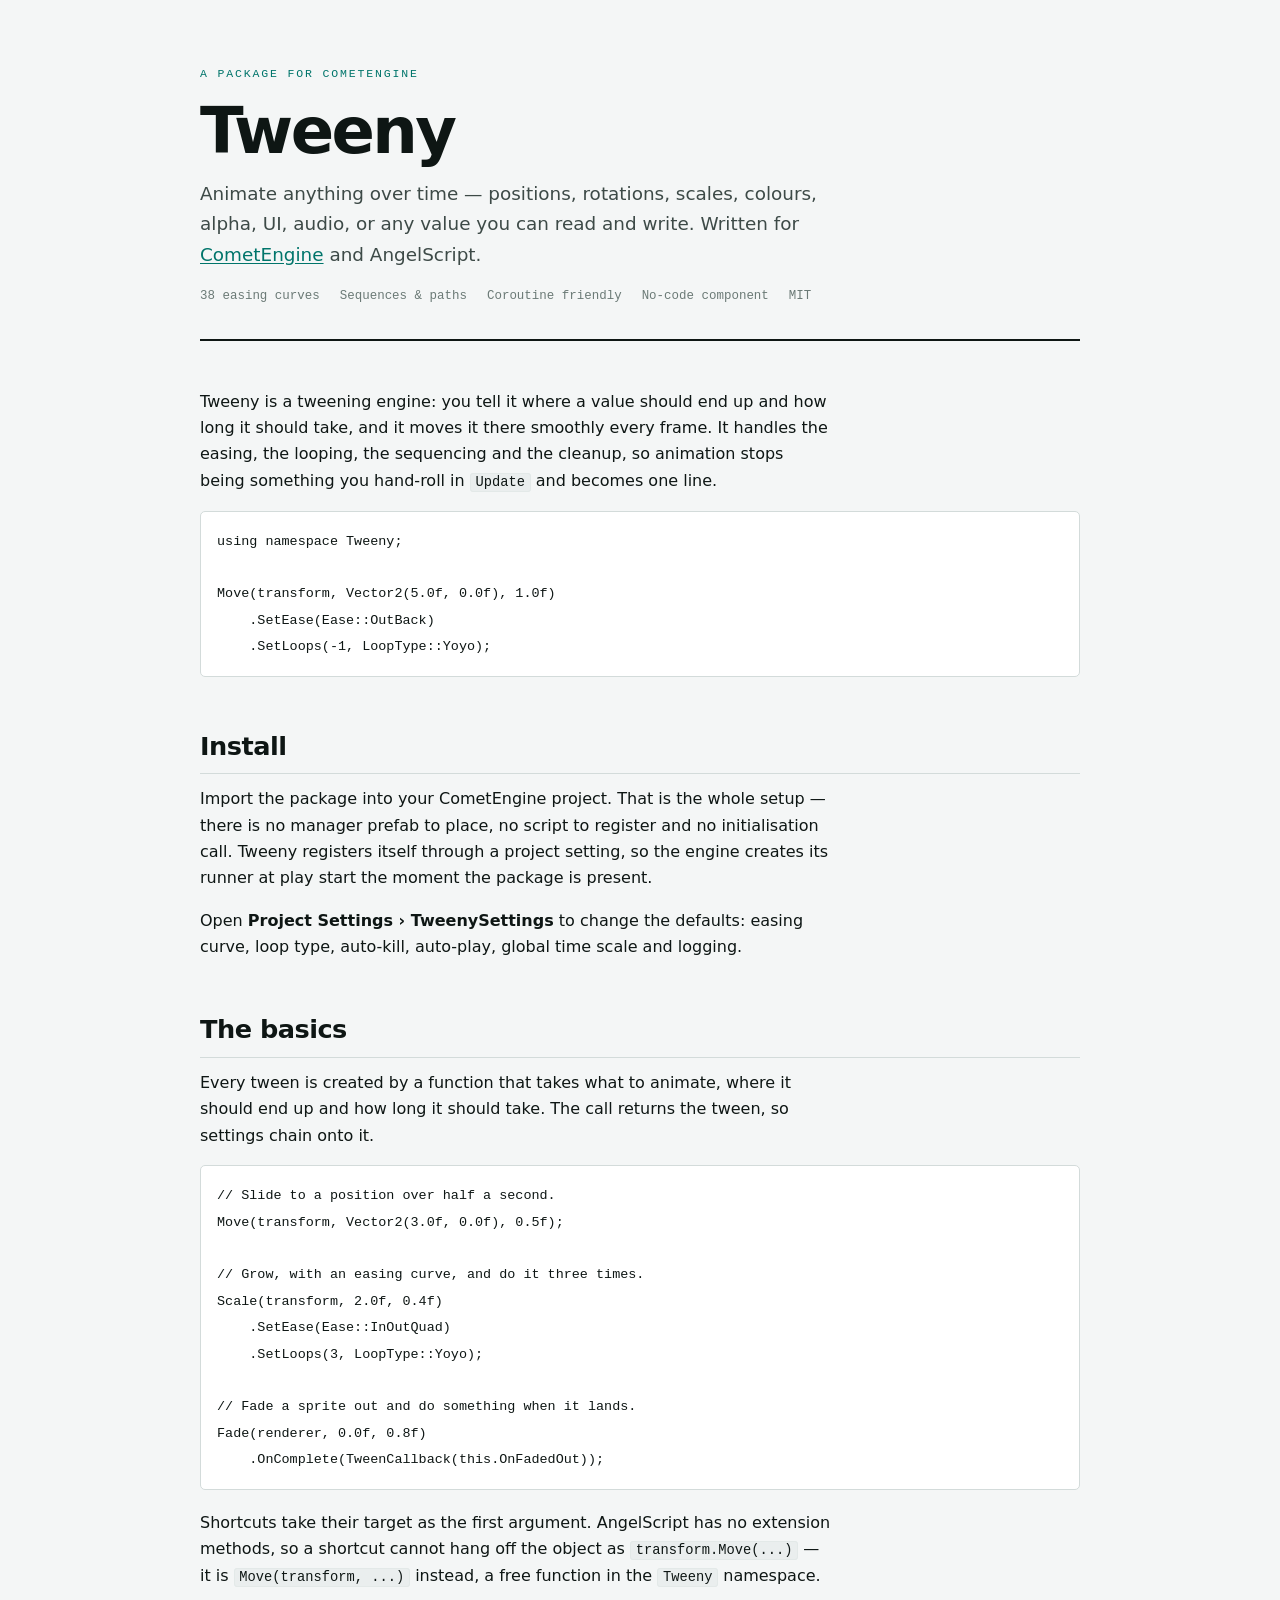
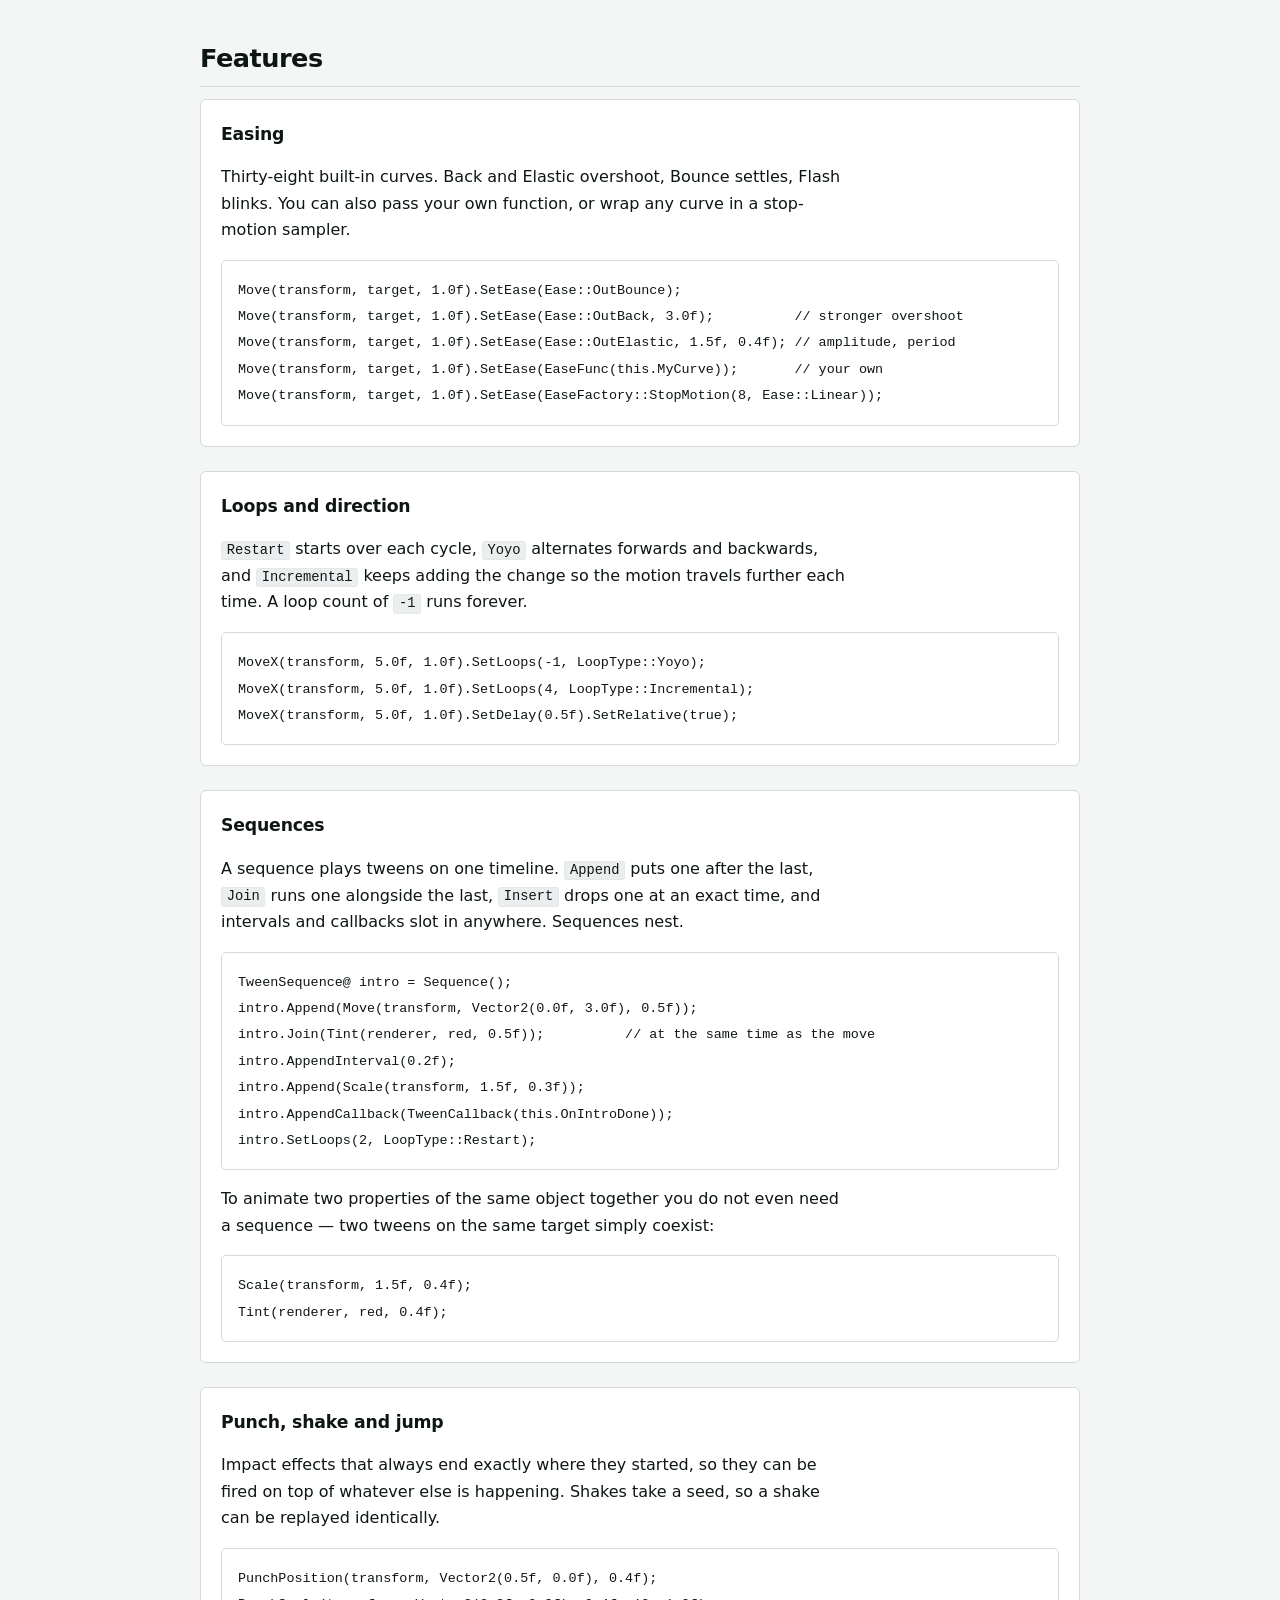
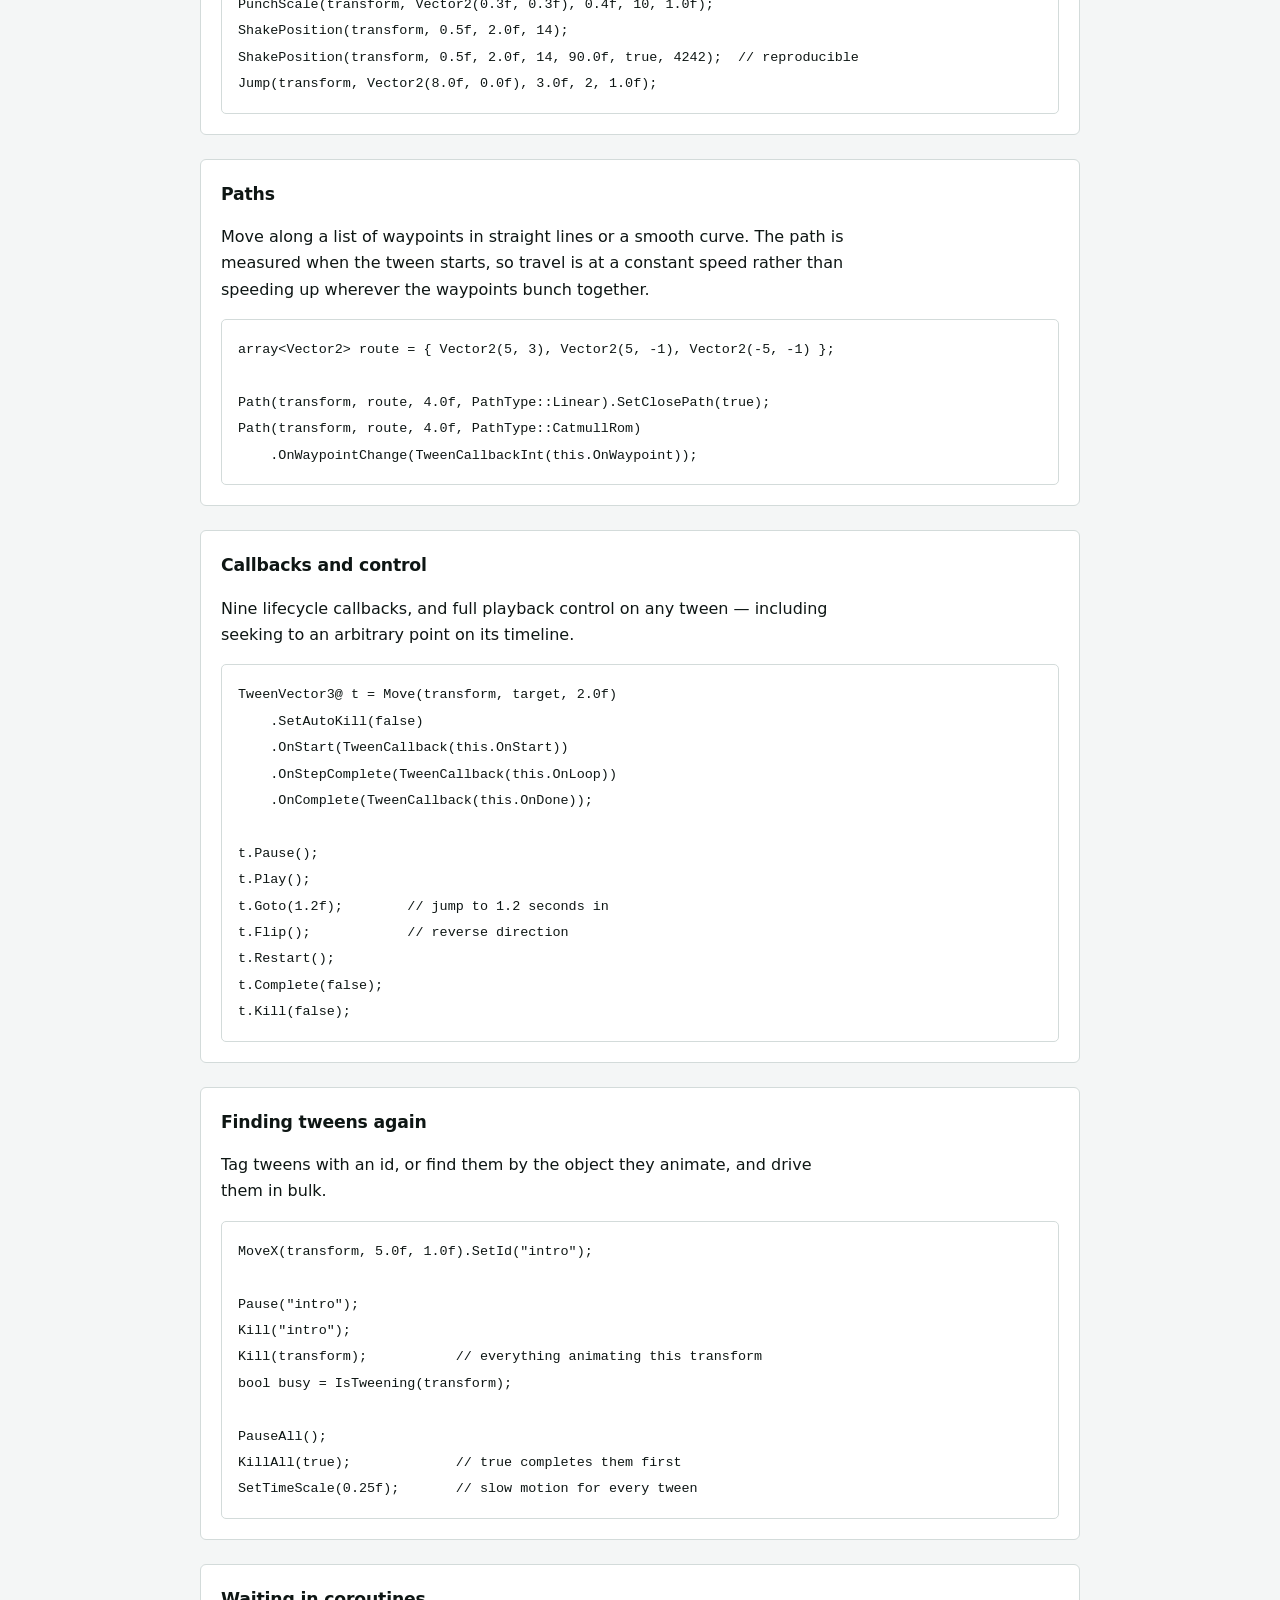
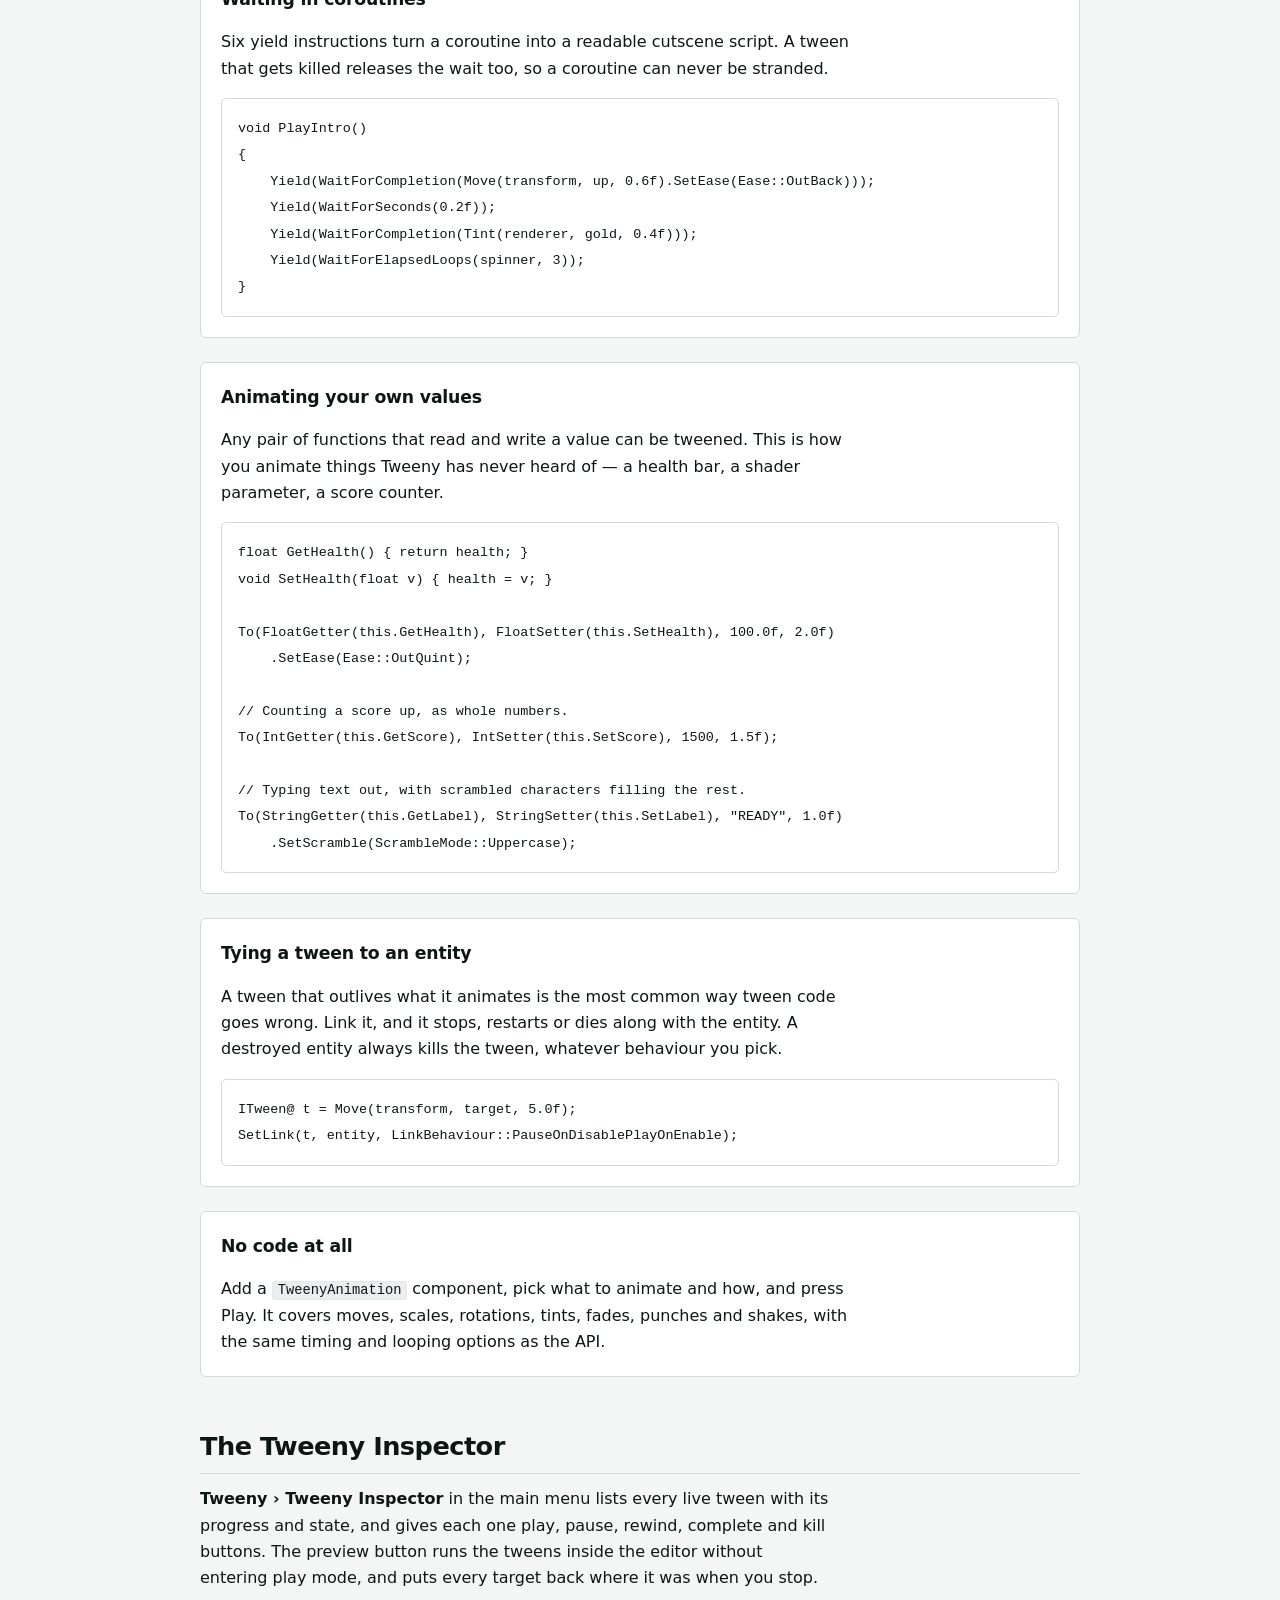
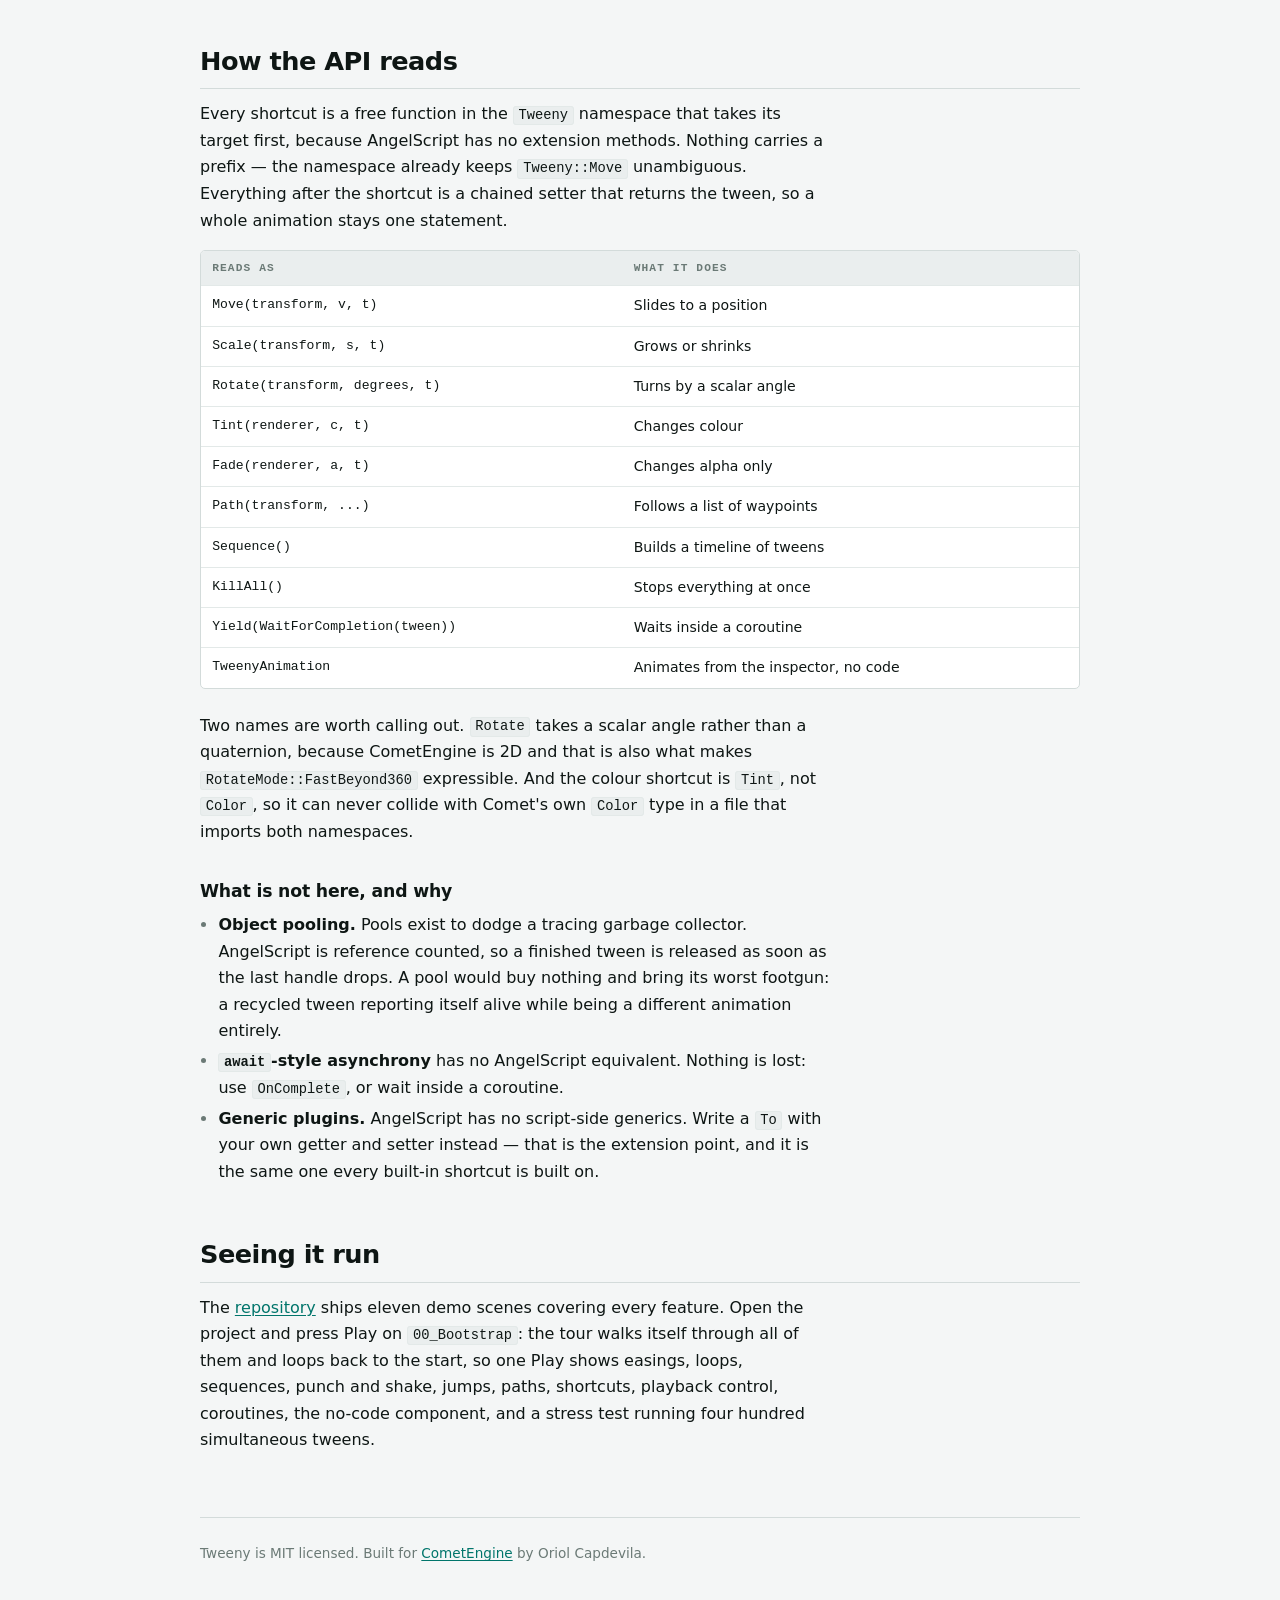
==== docs/index.html @ b1da0c0a "stuff" ====
<!doctype html>
<html lang="en">
<head>
<meta charset="utf-8">
<meta name="viewport" content="width=device-width, initial-scale=1">
<title>Tweeny — tweening for CometEngine</title>
<meta name="description" content="A complete tweening and animation engine for CometEngine.">
<style>
  :root {
    --ground:       #F4F6F6;
    --surface:      #FFFFFF;
    --surface-sunk: #EAEEEE;
    --line:         #D3DBDA;
    --line-soft:    #E3E9E8;
    --ink:          #0E1614;
    --ink-2:        #3D4A47;
    --ink-3:        #6B7A76;
    --accent:       #00756B;
    --accent-soft:  #D8ECE9;
    --amber:        #9A5B00;
    --amber-soft:   #FBEBD2;

    --mono: ui-monospace, "Cascadia Mono", "Cascadia Code", Consolas, "SF Mono", Menlo, monospace;
    --sans: ui-sans-serif, "Segoe UI Variable Text", "Segoe UI", system-ui, -apple-system, sans-serif;
  }

  @media (prefers-color-scheme: dark) {
    :root:not([data-theme="light"]) {
      --ground:       #0A1110;
      --surface:      #111B19;
      --surface-sunk: #0D1615;
      --line:         #23322F;
      --line-soft:    #1A2725;
      --ink:          #DFEAE7;
      --ink-2:        #A6B7B3;
      --ink-3:        #74857F;
      --accent:       #4ECDC0;
      --accent-soft:  #16302D;
      --amber:        #E0A458;
      --amber-soft:   #2E2415;
    }
  }

  * { box-sizing: border-box; }

  body {
    margin: 0;
    background: var(--ground);
    color: var(--ink);
    font-family: var(--sans);
    font-size: 16px;
    line-height: 1.65;
    -webkit-font-smoothing: antialiased;
  }

  .wrap { max-width: 58rem; margin: 0 auto; padding: 2rem 1.5rem 5rem; }

  header.hero {
    display: flex; flex-direction: column; gap: 1rem;
    padding: 2rem 0 2rem; border-bottom: 2px solid var(--ink); margin-bottom: 3rem;
  }
  .eyebrow {
    font-family: var(--mono); font-size: .72rem; letter-spacing: .16em;
    text-transform: uppercase; color: var(--accent); margin: 0;
  }
  h1 {
    font-size: clamp(2.6rem, 7vw, 4rem); line-height: 1; letter-spacing: -.04em;
    font-weight: 680; margin: 0; text-wrap: balance;
  }
  .tagline { font-size: 1.15rem; color: var(--ink-2); margin: 0; max-width: 42rem; }
  .badges { display: flex; flex-wrap: wrap; gap: .5rem 1.25rem; font-family: var(--mono); font-size: .78rem; color: var(--ink-3); }

  h2 {
    font-size: 1.6rem; letter-spacing: -.02em; font-weight: 640; margin: 3rem 0 .75rem;
    padding-bottom: .4rem; border-bottom: 1px solid var(--line); text-wrap: balance;
  }
  h3 { font-size: 1.08rem; font-weight: 640; margin: 2rem 0 .4rem; letter-spacing: -.01em; }
  p { margin: 0 0 1rem; max-width: 62ch; }

  a { color: var(--accent); text-underline-offset: 2px; }
  a:focus-visible { outline: 2px solid var(--accent); outline-offset: 2px; border-radius: 2px; }

  code {
    font-family: var(--mono); font-size: .86em; background: var(--surface-sunk);
    border: 1px solid var(--line-soft); border-radius: 3px; padding: .08em .34em;
  }
  pre {
    background: var(--surface); border: 1px solid var(--line); border-radius: 5px;
    padding: 1rem; overflow-x: auto; margin: 0 0 1.25rem;
  }
  pre code { background: none; border: none; padding: 0; font-size: .84rem; line-height: 1.6; }

  .note {
    border-left: 3px solid var(--accent); background: var(--accent-soft);
    padding: .85rem 1.1rem; border-radius: 0 4px 4px 0; margin: 0 0 1.25rem;
  }
  .note.warn { border-left-color: var(--amber); background: var(--amber-soft); }
  .note p { margin: 0; max-width: 66ch; }
  .note p + p { margin-top: .5rem; }

  .scroller { overflow-x: auto; border: 1px solid var(--line); border-radius: 5px; background: var(--surface); margin: 0 0 1.5rem; }
  table { border-collapse: collapse; width: 100%; font-size: .88rem; }
  th, td { text-align: left; padding: .5rem .7rem; border-bottom: 1px solid var(--line-soft); vertical-align: top; }
  thead th {
    background: var(--surface-sunk); font-family: var(--mono); font-size: .7rem;
    letter-spacing: .1em; text-transform: uppercase; color: var(--ink-3); font-weight: 600; white-space: nowrap;
  }
  tbody tr:last-child td { border-bottom: none; }
  td.api { font-family: var(--mono); font-size: .82rem; }

  .feature {
    display: grid; grid-template-columns: 1fr; gap: 1rem;
    border: 1px solid var(--line); border-radius: 6px; background: var(--surface);
    padding: 1.25rem; margin: 0 0 1.5rem;
  }
  .feature h3 { margin: 0; }
  .feature p { margin: 0; }
  .feature pre { margin: 0; }
  .feature figure { margin: 0; }
  .feature img { width: 100%; max-width: 100%; border-radius: 4px; display: block; border: 1px solid var(--line); }
  .feature figcaption { font-size: .78rem; color: var(--ink-3); margin-top: .4rem; }

  @media (min-width: 46rem) {
    .feature.with-media { grid-template-columns: 1fr 1fr; align-items: start; }
    .feature.with-media h3, .feature.with-media > p { grid-column: 1 / -1; }
  }

  ul { margin: 0 0 1rem; padding-left: 1.15rem; max-width: 62ch; }
  li { margin-bottom: .25rem; }
  li::marker { color: var(--ink-3); }

  footer {
    margin-top: 4rem; padding-top: 1.5rem; border-top: 1px solid var(--line);
    font-size: .85rem; color: var(--ink-3);
  }
</style>
</head>
<body>
<div class="wrap">

<header class="hero">
  <p class="eyebrow">A package for CometEngine</p>
  <h1>Tweeny</h1>
  <p class="tagline">
    Animate anything over time — positions, rotations, scales, colours, alpha, UI, audio, or any value you can
    read and write. Written for <a href="https://github.com/OriolCS2/CometEngine">CometEngine</a> and
    AngelScript.
  </p>
  <div class="badges">
    <span>38 easing curves</span>
    <span>Sequences &amp; paths</span>
    <span>Coroutine friendly</span>
    <span>No-code component</span>
    <span>MIT</span>
  </div>
</header>

<p>
  Tweeny is a tweening engine: you tell it where a value should end up and how long it should take, and it
  moves it there smoothly every frame. It handles the easing, the looping, the sequencing and the cleanup, so
  animation stops being something you hand-roll in <code>Update</code> and becomes one line.
</p>

<pre><code>using namespace Tweeny;

Move(transform, Vector2(5.0f, 0.0f), 1.0f)
    .SetEase(Ease::OutBack)
    .SetLoops(-1, LoopType::Yoyo);</code></pre>

<h2>Install</h2>

<p>
  Import the package into your CometEngine project. That is the whole setup — there is no manager prefab to
  place, no script to register and no initialisation call. Tweeny registers itself through a project setting,
  so the engine creates its runner at play start the moment the package is present.
</p>

<p>
  Open <strong>Project Settings &rsaquo; TweenySettings</strong> to change the defaults: easing curve, loop
  type, auto-kill, auto-play, global time scale and logging.
</p>

<h2>The basics</h2>

<p>
  Every tween is created by a function that takes what to animate, where it should end up and how long it
  should take. The call returns the tween, so settings chain onto it.
</p>

<pre><code>// Slide to a position over half a second.
Move(transform, Vector2(3.0f, 0.0f), 0.5f);

// Grow, with an easing curve, and do it three times.
Scale(transform, 2.0f, 0.4f)
    .SetEase(Ease::InOutQuad)
    .SetLoops(3, LoopType::Yoyo);

// Fade a sprite out and do something when it lands.
Fade(renderer, 0.0f, 0.8f)
    .OnComplete(TweenCallback(this.OnFadedOut));</code></pre>

<p>
  Shortcuts take their target as the first argument. AngelScript has no extension methods, so a shortcut
  cannot hang off the object as <code>transform.Move(...)</code> — it is <code>Move(transform, ...)</code>
  instead, a free function in the <code>Tweeny</code> namespace.
</p>

<h2>Features</h2>

<div class="feature">
  <h3>Easing</h3>
  <p>
    Thirty-eight built-in curves. Back and Elastic overshoot, Bounce settles, Flash blinks. You can also
    pass your own function, or wrap any curve in a stop-motion sampler.
  </p>
<pre><code>Move(transform, target, 1.0f).SetEase(Ease::OutBounce);
Move(transform, target, 1.0f).SetEase(Ease::OutBack, 3.0f);          // stronger overshoot
Move(transform, target, 1.0f).SetEase(Ease::OutElastic, 1.5f, 0.4f); // amplitude, period
Move(transform, target, 1.0f).SetEase(EaseFunc(this.MyCurve));       // your own
Move(transform, target, 1.0f).SetEase(EaseFactory::StopMotion(8, Ease::Linear));</code></pre>
</div>

<div class="feature">
  <h3>Loops and direction</h3>
  <p>
    <code>Restart</code> starts over each cycle, <code>Yoyo</code> alternates forwards and backwards, and
    <code>Incremental</code> keeps adding the change so the motion travels further each time. A loop count of
    <code>-1</code> runs forever.
  </p>
<pre><code>MoveX(transform, 5.0f, 1.0f).SetLoops(-1, LoopType::Yoyo);
MoveX(transform, 5.0f, 1.0f).SetLoops(4, LoopType::Incremental);
MoveX(transform, 5.0f, 1.0f).SetDelay(0.5f).SetRelative(true);</code></pre>
</div>

<div class="feature">
  <h3>Sequences</h3>
  <p>
    A sequence plays tweens on one timeline. <code>Append</code> puts one after the last,
    <code>Join</code> runs one alongside the last, <code>Insert</code> drops one at an exact time, and
    intervals and callbacks slot in anywhere. Sequences nest.
  </p>
<pre><code>TweenSequence@ intro = Sequence();
intro.Append(Move(transform, Vector2(0.0f, 3.0f), 0.5f));
intro.Join(Tint(renderer, red, 0.5f));          // at the same time as the move
intro.AppendInterval(0.2f);
intro.Append(Scale(transform, 1.5f, 0.3f));
intro.AppendCallback(TweenCallback(this.OnIntroDone));
intro.SetLoops(2, LoopType::Restart);</code></pre>
  <p>
    To animate two properties of the same object together you do not even need a sequence — two tweens on the
    same target simply coexist:
  </p>
<pre><code>Scale(transform, 1.5f, 0.4f);
Tint(renderer, red, 0.4f);</code></pre>
</div>

<div class="feature">
  <h3>Punch, shake and jump</h3>
  <p>
    Impact effects that always end exactly where they started, so they can be fired on top of whatever else is
    happening. Shakes take a seed, so a shake can be replayed identically.
  </p>
<pre><code>PunchPosition(transform, Vector2(0.5f, 0.0f), 0.4f);
PunchScale(transform, Vector2(0.3f, 0.3f), 0.4f, 10, 1.0f);
ShakePosition(transform, 0.5f, 2.0f, 14);
ShakePosition(transform, 0.5f, 2.0f, 14, 90.0f, true, 4242);  // reproducible
Jump(transform, Vector2(8.0f, 0.0f), 3.0f, 2, 1.0f);</code></pre>
</div>

<div class="feature">
  <h3>Paths</h3>
  <p>
    Move along a list of waypoints in straight lines or a smooth curve. The path is measured when the tween
    starts, so travel is at a constant speed rather than speeding up wherever the waypoints bunch together.
  </p>
<pre><code>array&lt;Vector2&gt; route = { Vector2(5, 3), Vector2(5, -1), Vector2(-5, -1) };

Path(transform, route, 4.0f, PathType::Linear).SetClosePath(true);
Path(transform, route, 4.0f, PathType::CatmullRom)
    .OnWaypointChange(TweenCallbackInt(this.OnWaypoint));</code></pre>
</div>

<div class="feature">
  <h3>Callbacks and control</h3>
  <p>
    Nine lifecycle callbacks, and full playback control on any tween — including seeking to an arbitrary point
    on its timeline.
  </p>
<pre><code>TweenVector3@ t = Move(transform, target, 2.0f)
    .SetAutoKill(false)
    .OnStart(TweenCallback(this.OnStart))
    .OnStepComplete(TweenCallback(this.OnLoop))
    .OnComplete(TweenCallback(this.OnDone));

t.Pause();
t.Play();
t.Goto(1.2f);        // jump to 1.2 seconds in
t.Flip();            // reverse direction
t.Restart();
t.Complete(false);
t.Kill(false);</code></pre>
</div>

<div class="feature">
  <h3>Finding tweens again</h3>
  <p>
    Tag tweens with an id, or find them by the object they animate, and drive them in bulk.
  </p>
<pre><code>MoveX(transform, 5.0f, 1.0f).SetId("intro");

Pause("intro");
Kill("intro");
Kill(transform);           // everything animating this transform
bool busy = IsTweening(transform);

PauseAll();
KillAll(true);             // true completes them first
SetTimeScale(0.25f);       // slow motion for every tween</code></pre>
</div>

<div class="feature">
  <h3>Waiting in coroutines</h3>
  <p>
    Six yield instructions turn a coroutine into a readable cutscene script. A tween that gets killed releases
    the wait too, so a coroutine can never be stranded.
  </p>
<pre><code>void PlayIntro()
{
    Yield(WaitForCompletion(Move(transform, up, 0.6f).SetEase(Ease::OutBack)));
    Yield(WaitForSeconds(0.2f));
    Yield(WaitForCompletion(Tint(renderer, gold, 0.4f)));
    Yield(WaitForElapsedLoops(spinner, 3));
}</code></pre>
</div>

<div class="feature">
  <h3>Animating your own values</h3>
  <p>
    Any pair of functions that read and write a value can be tweened. This is how you animate things Tweeny
    has never heard of — a health bar, a shader parameter, a score counter.
  </p>
<pre><code>float GetHealth() { return health; }
void SetHealth(float v) { health = v; }

To(FloatGetter(this.GetHealth), FloatSetter(this.SetHealth), 100.0f, 2.0f)
    .SetEase(Ease::OutQuint);

// Counting a score up, as whole numbers.
To(IntGetter(this.GetScore), IntSetter(this.SetScore), 1500, 1.5f);

// Typing text out, with scrambled characters filling the rest.
To(StringGetter(this.GetLabel), StringSetter(this.SetLabel), "READY", 1.0f)
    .SetScramble(ScrambleMode::Uppercase);</code></pre>
</div>

<div class="feature">
  <h3>Tying a tween to an entity</h3>
  <p>
    A tween that outlives what it animates is the most common way tween code goes wrong. Link it, and it stops,
    restarts or dies along with the entity. A destroyed entity always kills the tween, whatever behaviour you pick.
  </p>
<pre><code>ITween@ t = Move(transform, target, 5.0f);
SetLink(t, entity, LinkBehaviour::PauseOnDisablePlayOnEnable);</code></pre>
</div>

<div class="feature">
  <h3>No code at all</h3>
  <p>
    Add a <code>TweenyAnimation</code> component, pick what to animate and how, and press Play. It covers moves,
    scales, rotations, tints, fades, punches and shakes, with the same timing and looping options as the API.
  </p>
</div>

<h2>The Tweeny Inspector</h2>

<p>
  <strong>Tweeny &rsaquo; Tweeny Inspector</strong> in the main menu lists every live tween with its progress and
  state, and gives each one play, pause, rewind, complete and kill buttons. The preview button runs the tweens
  inside the editor without entering play mode, and puts every target back where it was when you stop.
</p>

<h2>How the API reads</h2>

<p>
  Every shortcut is a free function in the <code>Tweeny</code> namespace that takes its target first, because
  AngelScript has no extension methods. Nothing carries a prefix — the namespace already keeps
  <code>Tweeny::Move</code> unambiguous. Everything after the shortcut is a chained setter that returns the
  tween, so a whole animation stays one statement.
</p>

<div class="scroller">
<table>
  <thead><tr><th>Reads as</th><th>What it does</th></tr></thead>
  <tbody>
    <tr><td class="api">Move(transform, v, t)</td><td>Slides to a position</td></tr>
    <tr><td class="api">Scale(transform, s, t)</td><td>Grows or shrinks</td></tr>
    <tr><td class="api">Rotate(transform, degrees, t)</td><td>Turns by a scalar angle</td></tr>
    <tr><td class="api">Tint(renderer, c, t)</td><td>Changes colour</td></tr>
    <tr><td class="api">Fade(renderer, a, t)</td><td>Changes alpha only</td></tr>
    <tr><td class="api">Path(transform, ...)</td><td>Follows a list of waypoints</td></tr>
    <tr><td class="api">Sequence()</td><td>Builds a timeline of tweens</td></tr>
    <tr><td class="api">KillAll()</td><td>Stops everything at once</td></tr>
    <tr><td class="api">Yield(WaitForCompletion(tween))</td><td>Waits inside a coroutine</td></tr>
    <tr><td class="api">TweenyAnimation</td><td>Animates from the inspector, no code</td></tr>
  </tbody>
</table>
</div>

<p>
  Two names are worth calling out. <code>Rotate</code> takes a scalar angle rather than a quaternion, because
  CometEngine is 2D and that is also what makes <code>RotateMode::FastBeyond360</code> expressible. And the
  colour shortcut is <code>Tint</code>, not <code>Color</code>, so it can never collide with Comet's own
  <code>Color</code> type in a file that imports both namespaces.
</p>

<h3>What is not here, and why</h3>

<ul>
  <li>
    <strong>Object pooling.</strong> Pools exist to dodge a tracing garbage collector. AngelScript is reference
    counted, so a finished tween is released as soon as the last handle drops. A pool would buy nothing and
    bring its worst footgun: a recycled tween reporting itself alive while being a different animation entirely.
  </li>
  <li>
    <strong><code>await</code>-style asynchrony</strong> has no AngelScript equivalent. Nothing is lost: use
    <code>OnComplete</code>, or wait inside a coroutine.
  </li>
  <li>
    <strong>Generic plugins.</strong> AngelScript has no script-side generics. Write a <code>To</code> with your
    own getter and setter instead — that is the extension point, and it is the same one every built-in shortcut
    is built on.
  </li>
</ul>

<h2>Seeing it run</h2>

<p>
  The <a href="https://github.com/OriolCS2/Tweeny">repository</a> ships eleven demo scenes covering every
  feature. Open the project and press Play on <code>00_Bootstrap</code>: the tour walks itself through all of
  them and loops back to the start, so one Play shows easings, loops, sequences, punch and shake, jumps, paths,
  shortcuts, playback control, coroutines, the no-code component, and a stress test running four hundred
  simultaneous tweens.
</p>

<footer>
  Tweeny is MIT licensed. Built for
  <a href="https://github.com/OriolCS2/CometEngine">CometEngine</a> by Oriol Capdevila.
</footer>

</div>
</body>
</html>
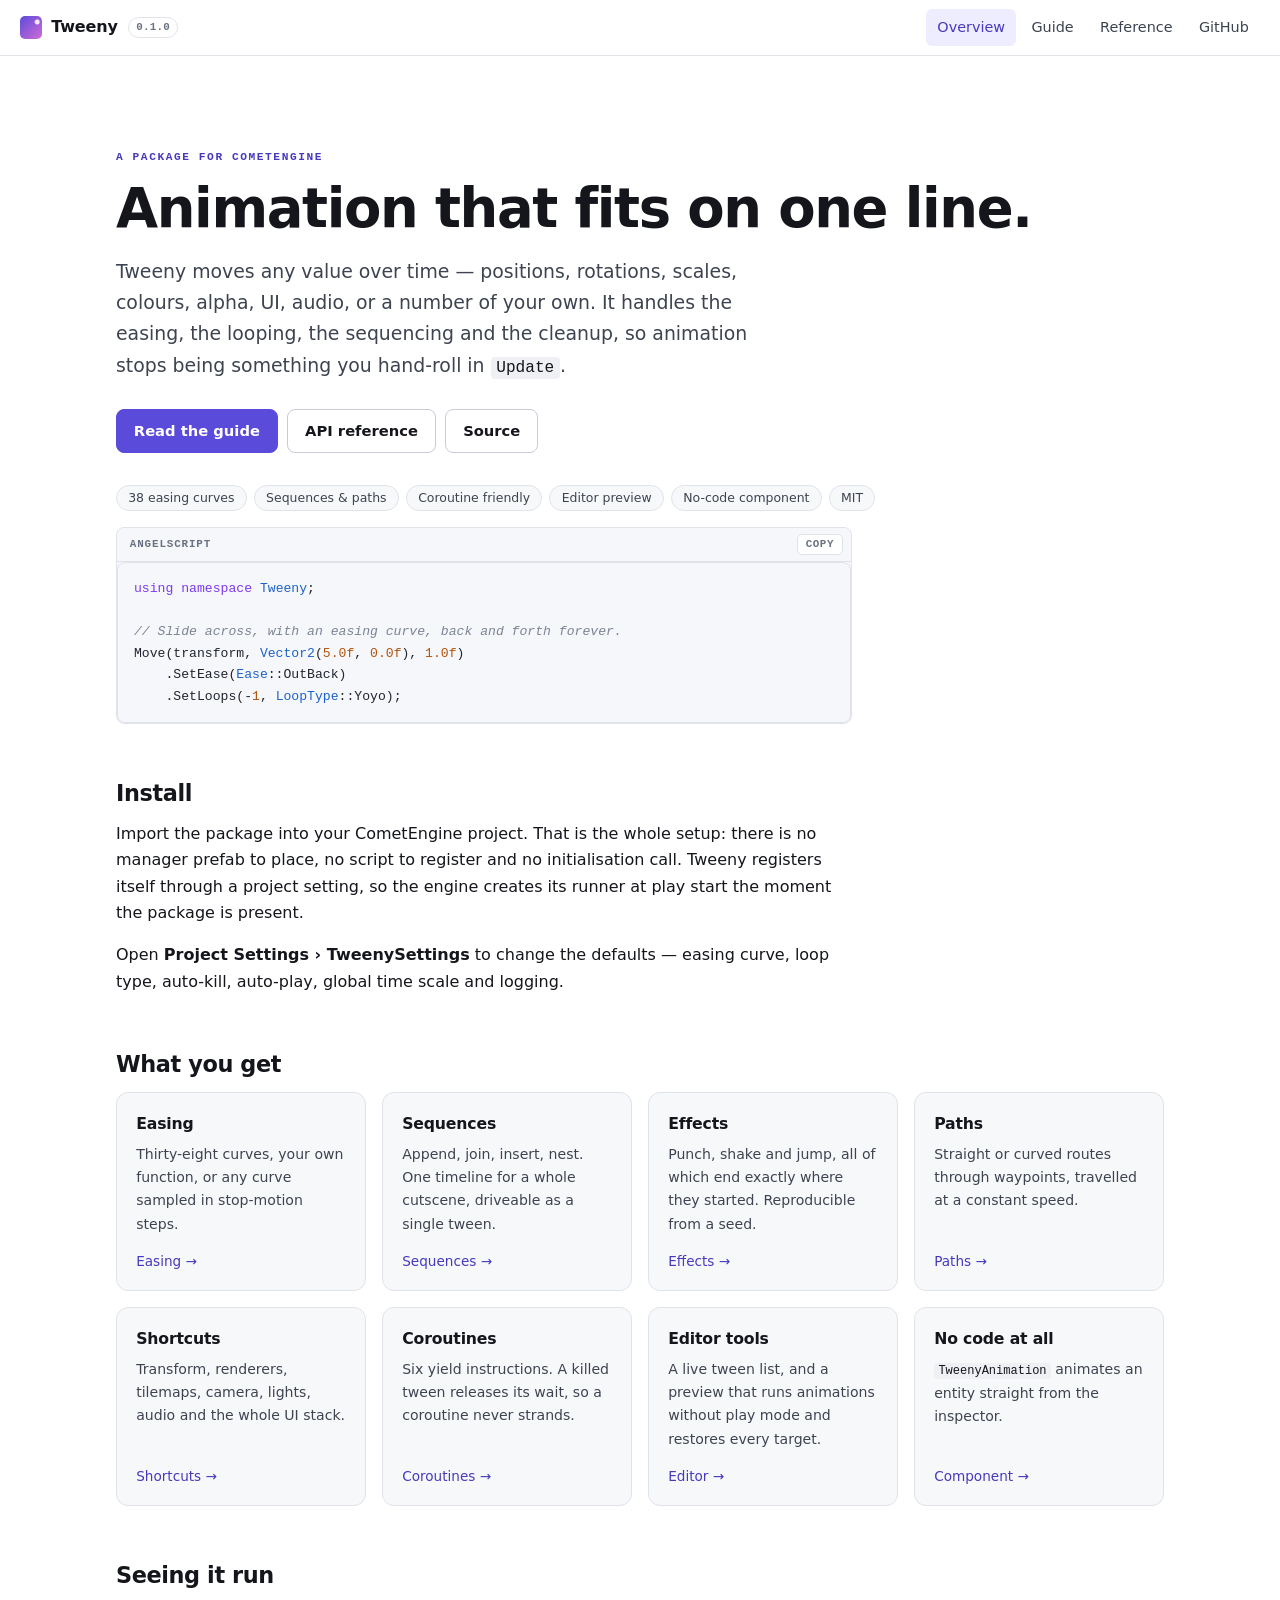
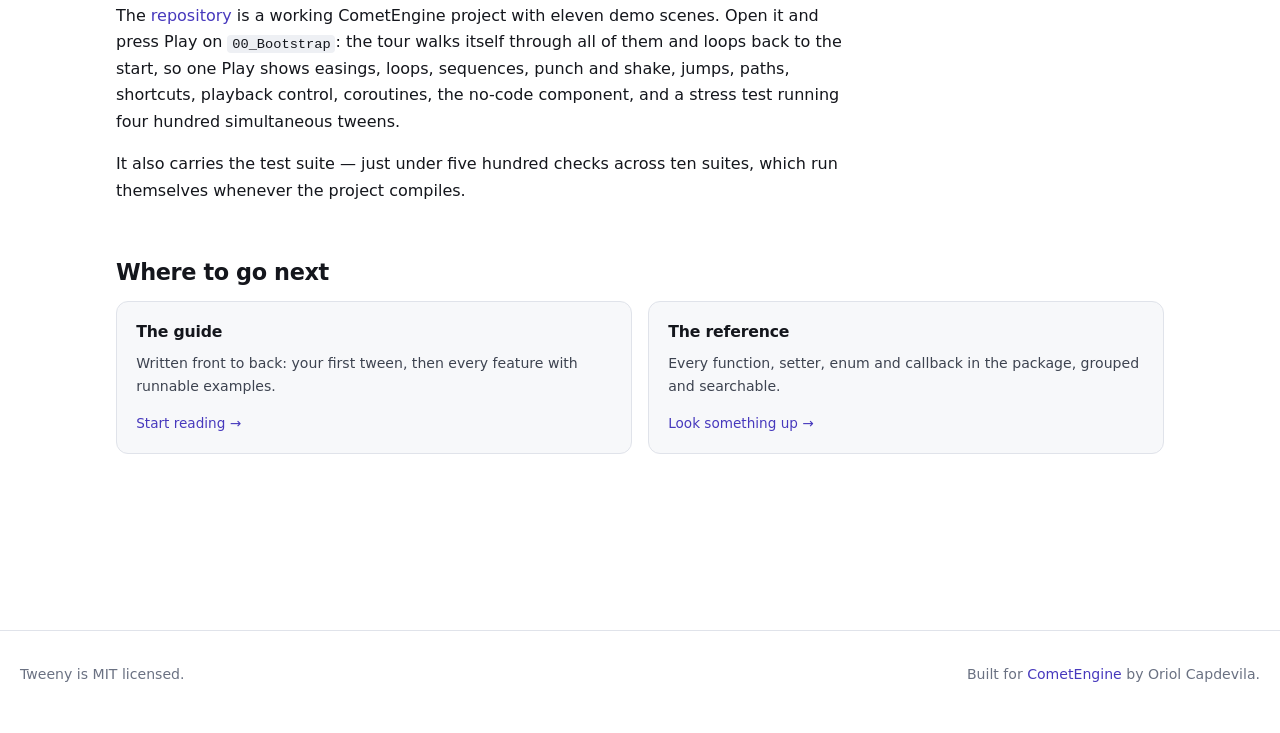
==== commit 3d50af36: "fixes" ====
--- a/docs/index.html
+++ b/docs/index.html
@@ -3,450 +3,157 @@
 <head>
 <meta charset="utf-8">
 <meta name="viewport" content="width=device-width, initial-scale=1">
-<title>Tweeny — tweening for CometEngine</title>
-<meta name="description" content="A complete tweening and animation engine for CometEngine.">
-<style>
-  :root {
-    --ground:       #F4F6F6;
-    --surface:      #FFFFFF;
-    --surface-sunk: #EAEEEE;
-    --line:         #D3DBDA;
-    --line-soft:    #E3E9E8;
-    --ink:          #0E1614;
-    --ink-2:        #3D4A47;
-    --ink-3:        #6B7A76;
-    --accent:       #00756B;
-    --accent-soft:  #D8ECE9;
-    --amber:        #9A5B00;
-    --amber-soft:   #FBEBD2;
-
-    --mono: ui-monospace, "Cascadia Mono", "Cascadia Code", Consolas, "SF Mono", Menlo, monospace;
-    --sans: ui-sans-serif, "Segoe UI Variable Text", "Segoe UI", system-ui, -apple-system, sans-serif;
-  }
-
-  @media (prefers-color-scheme: dark) {
-    :root:not([data-theme="light"]) {
-      --ground:       #0A1110;
-      --surface:      #111B19;
-      --surface-sunk: #0D1615;
-      --line:         #23322F;
-      --line-soft:    #1A2725;
-      --ink:          #DFEAE7;
-      --ink-2:        #A6B7B3;
-      --ink-3:        #74857F;
-      --accent:       #4ECDC0;
-      --accent-soft:  #16302D;
-      --amber:        #E0A458;
-      --amber-soft:   #2E2415;
-    }
-  }
-
-  * { box-sizing: border-box; }
-
-  body {
-    margin: 0;
-    background: var(--ground);
-    color: var(--ink);
-    font-family: var(--sans);
-    font-size: 16px;
-    line-height: 1.65;
-    -webkit-font-smoothing: antialiased;
-  }
-
-  .wrap { max-width: 58rem; margin: 0 auto; padding: 2rem 1.5rem 5rem; }
-
-  header.hero {
-    display: flex; flex-direction: column; gap: 1rem;
-    padding: 2rem 0 2rem; border-bottom: 2px solid var(--ink); margin-bottom: 3rem;
-  }
-  .eyebrow {
-    font-family: var(--mono); font-size: .72rem; letter-spacing: .16em;
-    text-transform: uppercase; color: var(--accent); margin: 0;
-  }
-  h1 {
-    font-size: clamp(2.6rem, 7vw, 4rem); line-height: 1; letter-spacing: -.04em;
-    font-weight: 680; margin: 0; text-wrap: balance;
-  }
-  .tagline { font-size: 1.15rem; color: var(--ink-2); margin: 0; max-width: 42rem; }
-  .badges { display: flex; flex-wrap: wrap; gap: .5rem 1.25rem; font-family: var(--mono); font-size: .78rem; color: var(--ink-3); }
-
-  h2 {
-    font-size: 1.6rem; letter-spacing: -.02em; font-weight: 640; margin: 3rem 0 .75rem;
-    padding-bottom: .4rem; border-bottom: 1px solid var(--line); text-wrap: balance;
-  }
-  h3 { font-size: 1.08rem; font-weight: 640; margin: 2rem 0 .4rem; letter-spacing: -.01em; }
-  p { margin: 0 0 1rem; max-width: 62ch; }
-
-  a { color: var(--accent); text-underline-offset: 2px; }
-  a:focus-visible { outline: 2px solid var(--accent); outline-offset: 2px; border-radius: 2px; }
-
-  code {
-    font-family: var(--mono); font-size: .86em; background: var(--surface-sunk);
-    border: 1px solid var(--line-soft); border-radius: 3px; padding: .08em .34em;
-  }
-  pre {
-    background: var(--surface); border: 1px solid var(--line); border-radius: 5px;
-    padding: 1rem; overflow-x: auto; margin: 0 0 1.25rem;
-  }
-  pre code { background: none; border: none; padding: 0; font-size: .84rem; line-height: 1.6; }
-
-  .note {
-    border-left: 3px solid var(--accent); background: var(--accent-soft);
-    padding: .85rem 1.1rem; border-radius: 0 4px 4px 0; margin: 0 0 1.25rem;
-  }
-  .note.warn { border-left-color: var(--amber); background: var(--amber-soft); }
-  .note p { margin: 0; max-width: 66ch; }
-  .note p + p { margin-top: .5rem; }
-
-  .scroller { overflow-x: auto; border: 1px solid var(--line); border-radius: 5px; background: var(--surface); margin: 0 0 1.5rem; }
-  table { border-collapse: collapse; width: 100%; font-size: .88rem; }
-  th, td { text-align: left; padding: .5rem .7rem; border-bottom: 1px solid var(--line-soft); vertical-align: top; }
-  thead th {
-    background: var(--surface-sunk); font-family: var(--mono); font-size: .7rem;
-    letter-spacing: .1em; text-transform: uppercase; color: var(--ink-3); font-weight: 600; white-space: nowrap;
-  }
-  tbody tr:last-child td { border-bottom: none; }
-  td.api { font-family: var(--mono); font-size: .82rem; }
-
-  .feature {
-    display: grid; grid-template-columns: 1fr; gap: 1rem;
-    border: 1px solid var(--line); border-radius: 6px; background: var(--surface);
-    padding: 1.25rem; margin: 0 0 1.5rem;
-  }
-  .feature h3 { margin: 0; }
-  .feature p { margin: 0; }
-  .feature pre { margin: 0; }
-  .feature figure { margin: 0; }
-  .feature img { width: 100%; max-width: 100%; border-radius: 4px; display: block; border: 1px solid var(--line); }
-  .feature figcaption { font-size: .78rem; color: var(--ink-3); margin-top: .4rem; }
-
-  @media (min-width: 46rem) {
-    .feature.with-media { grid-template-columns: 1fr 1fr; align-items: start; }
-    .feature.with-media h3, .feature.with-media > p { grid-column: 1 / -1; }
-  }
-
-  ul { margin: 0 0 1rem; padding-left: 1.15rem; max-width: 62ch; }
-  li { margin-bottom: .25rem; }
-  li::marker { color: var(--ink-3); }
-
-  footer {
-    margin-top: 4rem; padding-top: 1.5rem; border-top: 1px solid var(--line);
-    font-size: .85rem; color: var(--ink-3);
-  }
-</style>
+<title>Tweeny — animation for CometEngine</title>
+<meta name="description" content="Tweeny is a complete tweening and animation engine for CometEngine: easings, sequences, paths, effects, coroutine waits and a no-code component.">
+<link rel="icon" href="data:image/svg+xml,<svg xmlns='http://www.w3.org/2000/svg' viewBox='0 0 32 32'><rect width='32' height='32' rx='7' fill='%235b4bdb'/><circle cx='23' cy='9' r='3' fill='white'/></svg>">
+<link rel="stylesheet" href="assets/site.css?v=3">
 </head>
 <body>
-<div class="wrap">
 
-<header class="hero">
+<header class="topbar">
+  <a class="brand" href="index.html"><span class="mark"></span> Tweeny <span class="version">0.1.0</span></a>
+  <nav class="topnav">
+    <a href="index.html" aria-current="page">Overview</a>
+    <a href="guide.html">Guide</a>
+    <a href="reference.html">Reference</a>
+    <a href="https://github.com/OriolCS2/Tweeny">GitHub</a>
+  </nav>
+</header>
+
+<div class="shell wide">
+<main>
+
+<section class="hero">
   <p class="eyebrow">A package for CometEngine</p>
-  <h1>Tweeny</h1>
+  <h1>Animation that fits on one line.</h1>
   <p class="tagline">
-    Animate anything over time — positions, rotations, scales, colours, alpha, UI, audio, or any value you can
-    read and write. Written for <a href="https://github.com/OriolCS2/CometEngine">CometEngine</a> and
-    AngelScript.
+    Tweeny moves any value over time — positions, rotations, scales, colours, alpha, UI, audio, or a number of
+    your own. It handles the easing, the looping, the sequencing and the cleanup, so animation stops being
+    something you hand-roll in <code>Update</code>.
   </p>
+  <div class="cta">
+    <a class="btn primary" href="guide.html">Read the guide</a>
+    <a class="btn" href="reference.html">API reference</a>
+    <a class="btn" href="https://github.com/OriolCS2/Tweeny">Source</a>
+  </div>
   <div class="badges">
     <span>38 easing curves</span>
     <span>Sequences &amp; paths</span>
     <span>Coroutine friendly</span>
+    <span>Editor preview</span>
     <span>No-code component</span>
     <span>MIT</span>
   </div>
-</header>
+</section>
 
-<p>
-  Tweeny is a tweening engine: you tell it where a value should end up and how long it should take, and it
-  moves it there smoothly every frame. It handles the easing, the looping, the sequencing and the cleanup, so
-  animation stops being something you hand-roll in <code>Update</code> and becomes one line.
-</p>
-
+<div class="code">
+  <header>angelscript <button class="copy" type="button">Copy</button></header>
 <pre><code>using namespace Tweeny;
 
+// Slide across, with an easing curve, back and forth forever.
 Move(transform, Vector2(5.0f, 0.0f), 1.0f)
     .SetEase(Ease::OutBack)
     .SetLoops(-1, LoopType::Yoyo);</code></pre>
+</div>
 
-<h2>Install</h2>
+<h2 id="install">Install</h2>
 
 <p>
-  Import the package into your CometEngine project. That is the whole setup — there is no manager prefab to
+  Import the package into your CometEngine project. That is the whole setup: there is no manager prefab to
   place, no script to register and no initialisation call. Tweeny registers itself through a project setting,
   so the engine creates its runner at play start the moment the package is present.
 </p>
 
 <p>
-  Open <strong>Project Settings &rsaquo; TweenySettings</strong> to change the defaults: easing curve, loop
+  Open <strong>Project Settings &rsaquo; TweenySettings</strong> to change the defaults — easing curve, loop
   type, auto-kill, auto-play, global time scale and logging.
 </p>
 
-<h2>The basics</h2>
+<h2 id="what-you-get">What you get</h2>
+
+<div class="cards">
+  <article class="card">
+    <h3>Easing</h3>
+    <p>Thirty-eight curves, your own function, or any curve sampled in stop-motion steps.</p>
+    <a href="guide.html#easing">Easing &rarr;</a>
+  </article>
+  <article class="card">
+    <h3>Sequences</h3>
+    <p>Append, join, insert, nest. One timeline for a whole cutscene, driveable as a single tween.</p>
+    <a href="guide.html#sequences">Sequences &rarr;</a>
+  </article>
+  <article class="card">
+    <h3>Effects</h3>
+    <p>Punch, shake and jump, all of which end exactly where they started. Reproducible from a seed.</p>
+    <a href="guide.html#effects">Effects &rarr;</a>
+  </article>
+  <article class="card">
+    <h3>Paths</h3>
+    <p>Straight or curved routes through waypoints, travelled at a constant speed.</p>
+    <a href="guide.html#paths">Paths &rarr;</a>
+  </article>
+  <article class="card">
+    <h3>Shortcuts</h3>
+    <p>Transform, renderers, tilemaps, camera, lights, audio and the whole UI stack.</p>
+    <a href="reference.html#shortcuts-transform">Shortcuts &rarr;</a>
+  </article>
+  <article class="card">
+    <h3>Coroutines</h3>
+    <p>Six yield instructions. A killed tween releases its wait, so a coroutine never strands.</p>
+    <a href="guide.html#coroutines">Coroutines &rarr;</a>
+  </article>
+  <article class="card">
+    <h3>Editor tools</h3>
+    <p>A live tween list, and a preview that runs animations without play mode and restores every target.</p>
+    <a href="guide.html#editor">Editor &rarr;</a>
+  </article>
+  <article class="card">
+    <h3>No code at all</h3>
+    <p><code>TweenyAnimation</code> animates an entity straight from the inspector.</p>
+    <a href="guide.html#no-code">Component &rarr;</a>
+  </article>
+</div>
+
+<h2 id="tour">Seeing it run</h2>
 
 <p>
-  Every tween is created by a function that takes what to animate, where it should end up and how long it
-  should take. The call returns the tween, so settings chain onto it.
-</p>
-
-<pre><code>// Slide to a position over half a second.
-Move(transform, Vector2(3.0f, 0.0f), 0.5f);
-
-// Grow, with an easing curve, and do it three times.
-Scale(transform, 2.0f, 0.4f)
-    .SetEase(Ease::InOutQuad)
-    .SetLoops(3, LoopType::Yoyo);
-
-// Fade a sprite out and do something when it lands.
-Fade(renderer, 0.0f, 0.8f)
-    .OnComplete(TweenCallback(this.OnFadedOut));</code></pre>
-
-<p>
-  Shortcuts take their target as the first argument. AngelScript has no extension methods, so a shortcut
-  cannot hang off the object as <code>transform.Move(...)</code> — it is <code>Move(transform, ...)</code>
-  instead, a free function in the <code>Tweeny</code> namespace.
-</p>
-
-<h2>Features</h2>
-
-<div class="feature">
-  <h3>Easing</h3>
-  <p>
-    Thirty-eight built-in curves. Back and Elastic overshoot, Bounce settles, Flash blinks. You can also
-    pass your own function, or wrap any curve in a stop-motion sampler.
-  </p>
-<pre><code>Move(transform, target, 1.0f).SetEase(Ease::OutBounce);
-Move(transform, target, 1.0f).SetEase(Ease::OutBack, 3.0f);          // stronger overshoot
-Move(transform, target, 1.0f).SetEase(Ease::OutElastic, 1.5f, 0.4f); // amplitude, period
-Move(transform, target, 1.0f).SetEase(EaseFunc(this.MyCurve));       // your own
-Move(transform, target, 1.0f).SetEase(EaseFactory::StopMotion(8, Ease::Linear));</code></pre>
-</div>
-
-<div class="feature">
-  <h3>Loops and direction</h3>
-  <p>
-    <code>Restart</code> starts over each cycle, <code>Yoyo</code> alternates forwards and backwards, and
-    <code>Incremental</code> keeps adding the change so the motion travels further each time. A loop count of
-    <code>-1</code> runs forever.
-  </p>
-<pre><code>MoveX(transform, 5.0f, 1.0f).SetLoops(-1, LoopType::Yoyo);
-MoveX(transform, 5.0f, 1.0f).SetLoops(4, LoopType::Incremental);
-MoveX(transform, 5.0f, 1.0f).SetDelay(0.5f).SetRelative(true);</code></pre>
-</div>
-
-<div class="feature">
-  <h3>Sequences</h3>
-  <p>
-    A sequence plays tweens on one timeline. <code>Append</code> puts one after the last,
-    <code>Join</code> runs one alongside the last, <code>Insert</code> drops one at an exact time, and
-    intervals and callbacks slot in anywhere. Sequences nest.
-  </p>
-<pre><code>TweenSequence@ intro = Sequence();
-intro.Append(Move(transform, Vector2(0.0f, 3.0f), 0.5f));
-intro.Join(Tint(renderer, red, 0.5f));          // at the same time as the move
-intro.AppendInterval(0.2f);
-intro.Append(Scale(transform, 1.5f, 0.3f));
-intro.AppendCallback(TweenCallback(this.OnIntroDone));
-intro.SetLoops(2, LoopType::Restart);</code></pre>
-  <p>
-    To animate two properties of the same object together you do not even need a sequence — two tweens on the
-    same target simply coexist:
-  </p>
-<pre><code>Scale(transform, 1.5f, 0.4f);
-Tint(renderer, red, 0.4f);</code></pre>
-</div>
-
-<div class="feature">
-  <h3>Punch, shake and jump</h3>
-  <p>
-    Impact effects that always end exactly where they started, so they can be fired on top of whatever else is
-    happening. Shakes take a seed, so a shake can be replayed identically.
-  </p>
-<pre><code>PunchPosition(transform, Vector2(0.5f, 0.0f), 0.4f);
-PunchScale(transform, Vector2(0.3f, 0.3f), 0.4f, 10, 1.0f);
-ShakePosition(transform, 0.5f, 2.0f, 14);
-ShakePosition(transform, 0.5f, 2.0f, 14, 90.0f, true, 4242);  // reproducible
-Jump(transform, Vector2(8.0f, 0.0f), 3.0f, 2, 1.0f);</code></pre>
-</div>
-
-<div class="feature">
-  <h3>Paths</h3>
-  <p>
-    Move along a list of waypoints in straight lines or a smooth curve. The path is measured when the tween
-    starts, so travel is at a constant speed rather than speeding up wherever the waypoints bunch together.
-  </p>
-<pre><code>array&lt;Vector2&gt; route = { Vector2(5, 3), Vector2(5, -1), Vector2(-5, -1) };
-
-Path(transform, route, 4.0f, PathType::Linear).SetClosePath(true);
-Path(transform, route, 4.0f, PathType::CatmullRom)
-    .OnWaypointChange(TweenCallbackInt(this.OnWaypoint));</code></pre>
-</div>
-
-<div class="feature">
-  <h3>Callbacks and control</h3>
-  <p>
-    Nine lifecycle callbacks, and full playback control on any tween — including seeking to an arbitrary point
-    on its timeline.
-  </p>
-<pre><code>TweenVector3@ t = Move(transform, target, 2.0f)
-    .SetAutoKill(false)
-    .OnStart(TweenCallback(this.OnStart))
-    .OnStepComplete(TweenCallback(this.OnLoop))
-    .OnComplete(TweenCallback(this.OnDone));
-
-t.Pause();
-t.Play();
-t.Goto(1.2f);        // jump to 1.2 seconds in
-t.Flip();            // reverse direction
-t.Restart();
-t.Complete(false);
-t.Kill(false);</code></pre>
-</div>
-
-<div class="feature">
-  <h3>Finding tweens again</h3>
-  <p>
-    Tag tweens with an id, or find them by the object they animate, and drive them in bulk.
-  </p>
-<pre><code>MoveX(transform, 5.0f, 1.0f).SetId("intro");
-
-Pause("intro");
-Kill("intro");
-Kill(transform);           // everything animating this transform
-bool busy = IsTweening(transform);
-
-PauseAll();
-KillAll(true);             // true completes them first
-SetTimeScale(0.25f);       // slow motion for every tween</code></pre>
-</div>
-
-<div class="feature">
-  <h3>Waiting in coroutines</h3>
-  <p>
-    Six yield instructions turn a coroutine into a readable cutscene script. A tween that gets killed releases
-    the wait too, so a coroutine can never be stranded.
-  </p>
-<pre><code>void PlayIntro()
-{
-    Yield(WaitForCompletion(Move(transform, up, 0.6f).SetEase(Ease::OutBack)));
-    Yield(WaitForSeconds(0.2f));
-    Yield(WaitForCompletion(Tint(renderer, gold, 0.4f)));
-    Yield(WaitForElapsedLoops(spinner, 3));
-}</code></pre>
-</div>
-
-<div class="feature">
-  <h3>Animating your own values</h3>
-  <p>
-    Any pair of functions that read and write a value can be tweened. This is how you animate things Tweeny
-    has never heard of — a health bar, a shader parameter, a score counter.
-  </p>
-<pre><code>float GetHealth() { return health; }
-void SetHealth(float v) { health = v; }
-
-To(FloatGetter(this.GetHealth), FloatSetter(this.SetHealth), 100.0f, 2.0f)
-    .SetEase(Ease::OutQuint);
-
-// Counting a score up, as whole numbers.
-To(IntGetter(this.GetScore), IntSetter(this.SetScore), 1500, 1.5f);
-
-// Typing text out, with scrambled characters filling the rest.
-To(StringGetter(this.GetLabel), StringSetter(this.SetLabel), "READY", 1.0f)
-    .SetScramble(ScrambleMode::Uppercase);</code></pre>
-</div>
-
-<div class="feature">
-  <h3>Tying a tween to an entity</h3>
-  <p>
-    A tween that outlives what it animates is the most common way tween code goes wrong. Link it, and it stops,
-    restarts or dies along with the entity. A destroyed entity always kills the tween, whatever behaviour you pick.
-  </p>
-<pre><code>ITween@ t = Move(transform, target, 5.0f);
-SetLink(t, entity, LinkBehaviour::PauseOnDisablePlayOnEnable);</code></pre>
-</div>
-
-<div class="feature">
-  <h3>No code at all</h3>
-  <p>
-    Add a <code>TweenyAnimation</code> component, pick what to animate and how, and press Play. It covers moves,
-    scales, rotations, tints, fades, punches and shakes, with the same timing and looping options as the API.
-  </p>
-</div>
-
-<h2>The Tweeny Inspector</h2>
-
-<p>
-  <strong>Tweeny &rsaquo; Tweeny Inspector</strong> in the main menu lists every live tween with its progress and
-  state, and gives each one play, pause, rewind, complete and kill buttons. The preview button runs the tweens
-  inside the editor without entering play mode, and puts every target back where it was when you stop.
-</p>
-
-<h2>How the API reads</h2>
-
-<p>
-  Every shortcut is a free function in the <code>Tweeny</code> namespace that takes its target first, because
-  AngelScript has no extension methods. Nothing carries a prefix — the namespace already keeps
-  <code>Tweeny::Move</code> unambiguous. Everything after the shortcut is a chained setter that returns the
-  tween, so a whole animation stays one statement.
-</p>
-
-<div class="scroller">
-<table>
-  <thead><tr><th>Reads as</th><th>What it does</th></tr></thead>
-  <tbody>
-    <tr><td class="api">Move(transform, v, t)</td><td>Slides to a position</td></tr>
-    <tr><td class="api">Scale(transform, s, t)</td><td>Grows or shrinks</td></tr>
-    <tr><td class="api">Rotate(transform, degrees, t)</td><td>Turns by a scalar angle</td></tr>
-    <tr><td class="api">Tint(renderer, c, t)</td><td>Changes colour</td></tr>
-    <tr><td class="api">Fade(renderer, a, t)</td><td>Changes alpha only</td></tr>
-    <tr><td class="api">Path(transform, ...)</td><td>Follows a list of waypoints</td></tr>
-    <tr><td class="api">Sequence()</td><td>Builds a timeline of tweens</td></tr>
-    <tr><td class="api">KillAll()</td><td>Stops everything at once</td></tr>
-    <tr><td class="api">Yield(WaitForCompletion(tween))</td><td>Waits inside a coroutine</td></tr>
-    <tr><td class="api">TweenyAnimation</td><td>Animates from the inspector, no code</td></tr>
-  </tbody>
-</table>
-</div>
-
-<p>
-  Two names are worth calling out. <code>Rotate</code> takes a scalar angle rather than a quaternion, because
-  CometEngine is 2D and that is also what makes <code>RotateMode::FastBeyond360</code> expressible. And the
-  colour shortcut is <code>Tint</code>, not <code>Color</code>, so it can never collide with Comet's own
-  <code>Color</code> type in a file that imports both namespaces.
-</p>
-
-<h3>What is not here, and why</h3>
-
-<ul>
-  <li>
-    <strong>Object pooling.</strong> Pools exist to dodge a tracing garbage collector. AngelScript is reference
-    counted, so a finished tween is released as soon as the last handle drops. A pool would buy nothing and
-    bring its worst footgun: a recycled tween reporting itself alive while being a different animation entirely.
-  </li>
-  <li>
-    <strong><code>await</code>-style asynchrony</strong> has no AngelScript equivalent. Nothing is lost: use
-    <code>OnComplete</code>, or wait inside a coroutine.
-  </li>
-  <li>
-    <strong>Generic plugins.</strong> AngelScript has no script-side generics. Write a <code>To</code> with your
-    own getter and setter instead — that is the extension point, and it is the same one every built-in shortcut
-    is built on.
-  </li>
-</ul>
-
-<h2>Seeing it run</h2>
-
-<p>
-  The <a href="https://github.com/OriolCS2/Tweeny">repository</a> ships eleven demo scenes covering every
-  feature. Open the project and press Play on <code>00_Bootstrap</code>: the tour walks itself through all of
-  them and loops back to the start, so one Play shows easings, loops, sequences, punch and shake, jumps, paths,
+  The <a href="https://github.com/OriolCS2/Tweeny">repository</a> is a working CometEngine project with eleven
+  demo scenes. Open it and press Play on <code>00_Bootstrap</code>: the tour walks itself through all of them
+  and loops back to the start, so one Play shows easings, loops, sequences, punch and shake, jumps, paths,
   shortcuts, playback control, coroutines, the no-code component, and a stress test running four hundred
   simultaneous tweens.
 </p>
 
-<footer>
-  Tweeny is MIT licensed. Built for
-  <a href="https://github.com/OriolCS2/CometEngine">CometEngine</a> by Oriol Capdevila.
+<p>
+  It also carries the test suite — just under five hundred checks across ten suites, which run themselves
+  whenever the project compiles.
+</p>
+
+<h2 id="next">Where to go next</h2>
+
+<div class="cards">
+  <article class="card">
+    <h3>The guide</h3>
+    <p>Written front to back: your first tween, then every feature with runnable examples.</p>
+    <a href="guide.html">Start reading &rarr;</a>
+  </article>
+  <article class="card">
+    <h3>The reference</h3>
+    <p>Every function, setter, enum and callback in the package, grouped and searchable.</p>
+    <a href="reference.html">Look something up &rarr;</a>
+  </article>
+</div>
+
+</main>
+</div>
+
+<footer class="site">
+  <div class="inner">
+    <div>Tweeny is MIT licensed.</div>
+    <div>Built for <a href="https://github.com/OriolCS2/CometEngine">CometEngine</a> by Oriol Capdevila.</div>
+  </div>
 </footer>
 
-</div>
+<script src="assets/site.js?v=3"></script>
 </body>
 </html>
--- a/docs/assets/site.css
+++ b/docs/assets/site.css
@@ -0,0 +1,383 @@
+/* Tweeny documentation site.
+   One stylesheet for every page. Layout is a two-column shell: a sticky sidebar for in-page navigation and
+   a reading column capped at a comfortable measure. Everything below 60rem collapses to a single column. */
+
+:root {
+  color-scheme: light dark;
+
+  --font-sans: ui-sans-serif, system-ui, -apple-system, "Segoe UI", Inter, Roboto, Helvetica, Arial, sans-serif;
+  --font-mono: ui-monospace, SFMono-Regular, "SF Mono", "Cascadia Mono", "JetBrains Mono", Menlo, Consolas, monospace;
+
+  --page: #ffffff;
+  --surface: #f7f8fa;
+  --surface-2: #eef0f4;
+  --line: #e0e3ea;
+  --line-strong: #c8ccd6;
+
+  --ink: #14161c;
+  --ink-2: #3d4350;
+  --ink-3: #6a7182;
+
+  --accent: #5b4bdb;
+  --accent-ink: #4739bd;
+  --accent-soft: #eeecff;
+
+  --code-bg: #f6f7fb;
+  --code-ink: #21242e;
+  --code-key: #7c3aed;
+  --code-str: #0a7d5a;
+  --code-num: #b45309;
+  --code-com: #7b8394;
+  --code-type: #1d63c9;
+
+  --radius: 8px;
+  --radius-lg: 12px;
+  --shadow: 0 1px 2px rgb(16 20 32 / .05), 0 8px 24px -12px rgb(16 20 32 / .18);
+
+  --sidebar: 16rem;
+  --measure: 46rem;
+}
+
+@media (prefers-color-scheme: dark) {
+  :root:not([data-theme="light"]) {
+    --page: #0e1016;
+    --surface: #151822;
+    --surface-2: #1c2030;
+    --line: #262b3a;
+    --line-strong: #363d51;
+
+    --ink: #e8eaf0;
+    --ink-2: #b3bac9;
+    --ink-3: #838b9d;
+
+    --accent: #9d92ff;
+    --accent-ink: #b3aaff;
+    --accent-soft: #1e1b3a;
+
+    --code-bg: #12151f;
+    --code-ink: #d8dcea;
+    --code-key: #c3a6ff;
+    --code-str: #62d6a8;
+    --code-num: #f0b072;
+    --code-com: #6d768c;
+    --code-type: #7fb2ff;
+
+    --shadow: 0 1px 2px rgb(0 0 0 / .4), 0 10px 30px -14px rgb(0 0 0 / .7);
+  }
+}
+
+:root[data-theme="dark"] {
+  --page: #0e1016;
+  --surface: #151822;
+  --surface-2: #1c2030;
+  --line: #262b3a;
+  --line-strong: #363d51;
+
+  --ink: #e8eaf0;
+  --ink-2: #b3bac9;
+  --ink-3: #838b9d;
+
+  --accent: #9d92ff;
+  --accent-ink: #b3aaff;
+  --accent-soft: #1e1b3a;
+
+  --code-bg: #12151f;
+  --code-ink: #d8dcea;
+  --code-key: #c3a6ff;
+  --code-str: #62d6a8;
+  --code-num: #f0b072;
+  --code-com: #6d768c;
+  --code-type: #7fb2ff;
+
+  --shadow: 0 1px 2px rgb(0 0 0 / .4), 0 10px 30px -14px rgb(0 0 0 / .7);
+}
+
+* { box-sizing: border-box; }
+
+html { scroll-behavior: smooth; scroll-padding-top: 5rem; }
+@media (prefers-reduced-motion: reduce) { html { scroll-behavior: auto; } }
+
+body {
+  margin: 0;
+  background: var(--page);
+  color: var(--ink);
+  font-family: var(--font-sans);
+  font-size: 16px;
+  line-height: 1.65;
+  -webkit-font-smoothing: antialiased;
+}
+
+a { color: var(--accent-ink); text-decoration: none; }
+a:hover { text-decoration: underline; }
+
+/* ---- top bar ------------------------------------------------------------------------------------- */
+
+.topbar {
+  position: sticky; top: 0; z-index: 40;
+  display: flex; align-items: center; gap: 1rem;
+  height: 3.5rem; padding: 0 1.25rem;
+  background: color-mix(in srgb, var(--page) 88%, transparent);
+  backdrop-filter: saturate(1.4) blur(10px);
+  border-bottom: 1px solid var(--line);
+}
+
+.brand { display: flex; align-items: center; gap: .55rem; font-weight: 650; color: var(--ink); letter-spacing: -.01em; }
+.brand:hover { text-decoration: none; }
+.brand .mark {
+  width: 1.4rem; height: 1.4rem; border-radius: 5px; flex: none;
+  background: linear-gradient(135deg, var(--accent) 0%, #d16bd6 100%);
+  position: relative; overflow: hidden;
+}
+.brand .mark::after {
+  content: ""; position: absolute; inset: 0;
+  background: radial-gradient(circle at 78% 26%, rgb(255 255 255 / .85) 0 2px, transparent 3px);
+}
+.brand .version {
+  font: 600 .68rem/1 var(--font-mono); letter-spacing: .02em;
+  color: var(--ink-3); border: 1px solid var(--line); border-radius: 999px;
+  padding: .25rem .45rem; margin-left: .1rem;
+}
+
+.topnav { display: flex; align-items: center; gap: .25rem; margin-left: auto; }
+.topnav a {
+  color: var(--ink-2); font-size: .9rem; font-weight: 500;
+  padding: .4rem .7rem; border-radius: 6px;
+}
+.topnav a:hover { background: var(--surface-2); color: var(--ink); text-decoration: none; }
+.topnav a[aria-current="page"] { color: var(--accent-ink); background: var(--accent-soft); }
+
+.navtoggle {
+  display: none; align-items: center; justify-content: center;
+  width: 2.1rem; height: 2.1rem; border: 1px solid var(--line); border-radius: 6px;
+  background: var(--surface); color: var(--ink-2); cursor: pointer; font-size: 1rem;
+}
+
+/* ---- shell --------------------------------------------------------------------------------------- */
+
+.shell {
+  max-width: 78rem; margin: 0 auto; padding: 0 1.25rem;
+  display: grid; grid-template-columns: var(--sidebar) minmax(0, 1fr); gap: 3rem;
+  align-items: start;
+}
+.shell.wide { grid-template-columns: minmax(0, 1fr); max-width: 68rem; }
+
+.sidebar {
+  position: sticky; top: 3.5rem;
+  max-height: calc(100vh - 3.5rem);
+  overflow-y: auto;
+  padding: 2rem 0 3rem;
+  font-size: .875rem;
+}
+.sidebar h2 {
+  font-size: .7rem; text-transform: uppercase; letter-spacing: .09em;
+  color: var(--ink-3); margin: 1.6rem 0 .5rem; font-weight: 650;
+}
+.sidebar h2:first-child { margin-top: 0; }
+.sidebar ul { list-style: none; margin: 0; padding: 0; }
+.sidebar li { margin: 0; }
+.sidebar a {
+  display: block; padding: .28rem .6rem; border-radius: 6px;
+  color: var(--ink-2); border-left: 2px solid transparent; margin-left: -2px;
+}
+.sidebar a:hover { color: var(--ink); background: var(--surface); text-decoration: none; }
+.sidebar a.active { color: var(--accent-ink); border-left-color: var(--accent); background: var(--accent-soft); font-weight: 550; }
+
+main {
+  padding: 2.5rem 0 5rem; min-width: 0;
+  /* Side-by-side blocks below key off the reading column, not the window: with a sidebar taking 16rem the
+     two are far enough apart that a viewport query splits code samples into unreadable slivers. */
+  container-type: inline-size;
+  container-name: doc;
+}
+main > * { max-width: var(--measure); }
+main > .full, main > .scroller, main > figure.shot, main > .cards, main > .hero { max-width: none; }
+
+/* ---- typography ---------------------------------------------------------------------------------- */
+
+h1 { font-size: 2.1rem; line-height: 1.15; letter-spacing: -.025em; margin: 0 0 .75rem; font-weight: 680; }
+h2 {
+  font-size: 1.4rem; line-height: 1.25; letter-spacing: -.018em; font-weight: 650;
+  margin: 3rem 0 .9rem; padding-top: .4rem;
+}
+h3 { font-size: 1.05rem; letter-spacing: -.01em; font-weight: 640; margin: 2rem 0 .6rem; }
+h2 + h3 { margin-top: 1.2rem; }
+p { margin: 0 0 1rem; }
+.lede { font-size: 1.1rem; color: var(--ink-2); margin-bottom: 1.75rem; }
+
+.anchor {
+  color: var(--ink-3); opacity: 0; margin-left: .4rem; font-weight: 400;
+  font-size: .85em; text-decoration: none;
+}
+h2:hover .anchor, h3:hover .anchor { opacity: 1; }
+
+ul, ol { margin: 0 0 1rem; padding-left: 1.2rem; }
+li { margin-bottom: .3rem; }
+li::marker { color: var(--ink-3); }
+
+strong { font-weight: 640; color: var(--ink); }
+
+code {
+  font-family: var(--font-mono); font-size: .855em;
+  background: var(--surface-2); border-radius: 4px; padding: .12em .35em;
+  color: var(--ink);
+}
+
+hr { border: none; border-top: 1px solid var(--line); margin: 3rem 0; }
+
+/* ---- code blocks --------------------------------------------------------------------------------- */
+
+.code {
+  margin: 0 0 1.25rem;
+  border: 1px solid var(--line); border-radius: var(--radius);
+  background: var(--code-bg); overflow: hidden;
+}
+.code header {
+  display: flex; align-items: center; gap: .5rem;
+  padding: .4rem .5rem .4rem .8rem;
+  border-bottom: 1px solid var(--line);
+  background: color-mix(in srgb, var(--surface) 60%, transparent);
+  font: 600 .68rem/1 var(--font-mono); letter-spacing: .08em; text-transform: uppercase; color: var(--ink-3);
+}
+.code header .copy {
+  margin-left: auto; border: 1px solid var(--line); background: var(--page); color: var(--ink-3);
+  border-radius: 5px; padding: .25rem .5rem; cursor: pointer;
+  font: 600 .68rem/1 var(--font-mono); letter-spacing: .05em; text-transform: uppercase;
+}
+.code header .copy:hover { color: var(--ink); border-color: var(--line-strong); }
+.code pre { margin: 0; padding: .9rem 1rem; overflow-x: auto; }
+pre { margin: 0 0 1.25rem; padding: .9rem 1rem; overflow-x: auto;
+      background: var(--code-bg); border: 1px solid var(--line); border-radius: var(--radius); }
+pre code {
+  background: none; padding: 0; font-size: .82rem; line-height: 1.65; color: var(--code-ink);
+  display: block; white-space: pre;
+}
+
+.tok-key { color: var(--code-key); }
+.tok-type { color: var(--code-type); }
+.tok-str { color: var(--code-str); }
+.tok-num { color: var(--code-num); }
+.tok-com { color: var(--code-com); font-style: italic; }
+
+/* ---- tables -------------------------------------------------------------------------------------- */
+
+.scroller { overflow-x: auto; margin: 0 0 1.5rem; border: 1px solid var(--line); border-radius: var(--radius); }
+table { border-collapse: collapse; width: 100%; font-size: .88rem; }
+th, td { text-align: left; padding: .6rem .85rem; border-bottom: 1px solid var(--line); vertical-align: top; }
+thead th {
+  background: var(--surface); font: 600 .68rem/1.4 var(--font-mono);
+  letter-spacing: .08em; text-transform: uppercase; color: var(--ink-3); white-space: nowrap;
+}
+tbody tr:last-child td { border-bottom: none; }
+td.api { font-family: var(--font-mono); font-size: .8rem; white-space: nowrap; color: var(--ink); }
+td.api .tok-type { color: var(--code-type); }
+
+/* Reference tables carry full declarations, which are far too long to keep on one line. Wrapping them and
+   giving the column a fixed share keeps the description readable instead of squeezed to nothing. */
+.sigtable { table-layout: fixed; }
+.sigtable td.api { white-space: normal; overflow-wrap: anywhere; line-height: 1.5; }
+.sigtable th:first-child, .sigtable td:first-child { width: 44%; }
+.sigtable thead th { white-space: normal; }
+
+p.caption { font-size: .88rem; color: var(--ink-2); margin-bottom: .5rem; }
+
+/* ---- landing ------------------------------------------------------------------------------------- */
+
+.hero { padding: 3.5rem 0 1rem; }
+.hero .eyebrow {
+  font: 600 .7rem/1 var(--font-mono); letter-spacing: .14em; text-transform: uppercase;
+  color: var(--accent-ink); margin: 0 0 .9rem;
+}
+.hero h1 { font-size: clamp(2.4rem, 6vw, 3.4rem); margin-bottom: 1rem; }
+.hero .tagline { font-size: 1.18rem; color: var(--ink-2); max-width: 40rem; margin: 0 0 1.75rem; }
+
+.cta { display: flex; flex-wrap: wrap; gap: .6rem; margin-bottom: 2rem; }
+.btn {
+  display: inline-flex; align-items: center; gap: .4rem;
+  padding: .55rem 1.05rem; border-radius: var(--radius); font-size: .92rem; font-weight: 560;
+  border: 1px solid var(--line-strong); color: var(--ink); background: var(--page);
+}
+.btn:hover { background: var(--surface); text-decoration: none; }
+.btn.primary { background: var(--accent); border-color: var(--accent); color: #fff; }
+.btn.primary:hover { background: var(--accent-ink); border-color: var(--accent-ink); }
+
+.badges { display: flex; flex-wrap: wrap; gap: .45rem; }
+.badges span {
+  font: 500 .78rem/1 var(--font-sans); color: var(--ink-2);
+  border: 1px solid var(--line); border-radius: 999px; padding: .35rem .7rem; background: var(--surface);
+}
+
+.cards { display: grid; gap: 1rem; grid-template-columns: repeat(auto-fit, minmax(15rem, 1fr)); margin: 0 0 2rem; }
+.card {
+  border: 1px solid var(--line); border-radius: var(--radius-lg); background: var(--surface);
+  padding: 1.1rem 1.2rem; display: flex; flex-direction: column; gap: .4rem;
+}
+.card h3 { margin: 0; font-size: .98rem; }
+.card p { margin: 0; font-size: .88rem; color: var(--ink-2); }
+.card a { font-size: .85rem; margin-top: auto; padding-top: .5rem; }
+
+/* ---- media --------------------------------------------------------------------------------------- */
+
+figure { margin: 0 0 1.5rem; }
+figure.shot { max-width: 42rem; }
+figure img {
+  display: block; width: 100%; border-radius: var(--radius); border: 1px solid var(--line);
+  background: var(--surface);
+}
+figcaption { font-size: .8rem; color: var(--ink-3); margin-top: .5rem; }
+
+.showcase {
+  display: grid; gap: 1.5rem 2rem; align-items: start;
+  border: 1px solid var(--line); border-radius: var(--radius-lg); background: var(--surface);
+  padding: 1.4rem; margin: 0 0 1.5rem; max-width: none;
+}
+.showcase > h3, .showcase > p { max-width: var(--measure); }
+.showcase h3 { margin-top: 0; }
+.showcase .code, .showcase pre { margin-bottom: 0; }
+@container doc (min-width: 52rem) {
+  .showcase { grid-template-columns: minmax(0, 1fr) minmax(0, 1fr); }
+  .showcase > h3, .showcase > .lead { grid-column: 1 / -1; }
+}
+
+/* ---- callouts ------------------------------------------------------------------------------------ */
+
+.note {
+  border: 1px solid var(--line); border-left: 3px solid var(--accent);
+  background: var(--surface); border-radius: var(--radius);
+  padding: .85rem 1rem; margin: 0 0 1.25rem; font-size: .92rem;
+}
+.note strong { display: block; margin-bottom: .2rem; color: var(--accent-ink); font-size: .78rem;
+               text-transform: uppercase; letter-spacing: .07em; }
+.note p:last-child { margin-bottom: 0; }
+
+/* ---- footer -------------------------------------------------------------------------------------- */
+
+footer.site {
+  border-top: 1px solid var(--line); margin-top: 4rem;
+  padding: 2rem 1.25rem 3rem;
+  color: var(--ink-3); font-size: .88rem;
+}
+footer.site .inner { max-width: 78rem; margin: 0 auto; display: flex; flex-wrap: wrap; gap: 1rem; }
+footer.site .inner > :last-child { margin-left: auto; }
+
+/* ---- narrow -------------------------------------------------------------------------------------- */
+
+@media (max-width: 60rem) {
+  .shell { grid-template-columns: minmax(0, 1fr); gap: 0; }
+  .navtoggle { display: inline-flex; }
+  .sidebar {
+    position: static; max-height: none; overflow: visible;
+    padding: 1rem 0; border-bottom: 1px solid var(--line);
+  }
+  .sidebar[hidden] { display: none; }
+  main { padding-top: 1.75rem; }
+  .hero { padding-top: 2.25rem; }
+}
+
+/* On a phone the four nav links plus the wordmark do not fit at full size. The version badge is the first
+   thing to go, then the gaps, so every link stays reachable rather than sliding off the edge. */
+@media (max-width: 34rem) {
+  .topbar { gap: .5rem; padding: 0 .75rem; }
+  .brand .version { display: none; }
+  .topnav { gap: 0; }
+  .topnav a { padding: .4rem .45rem; font-size: .82rem; }
+}
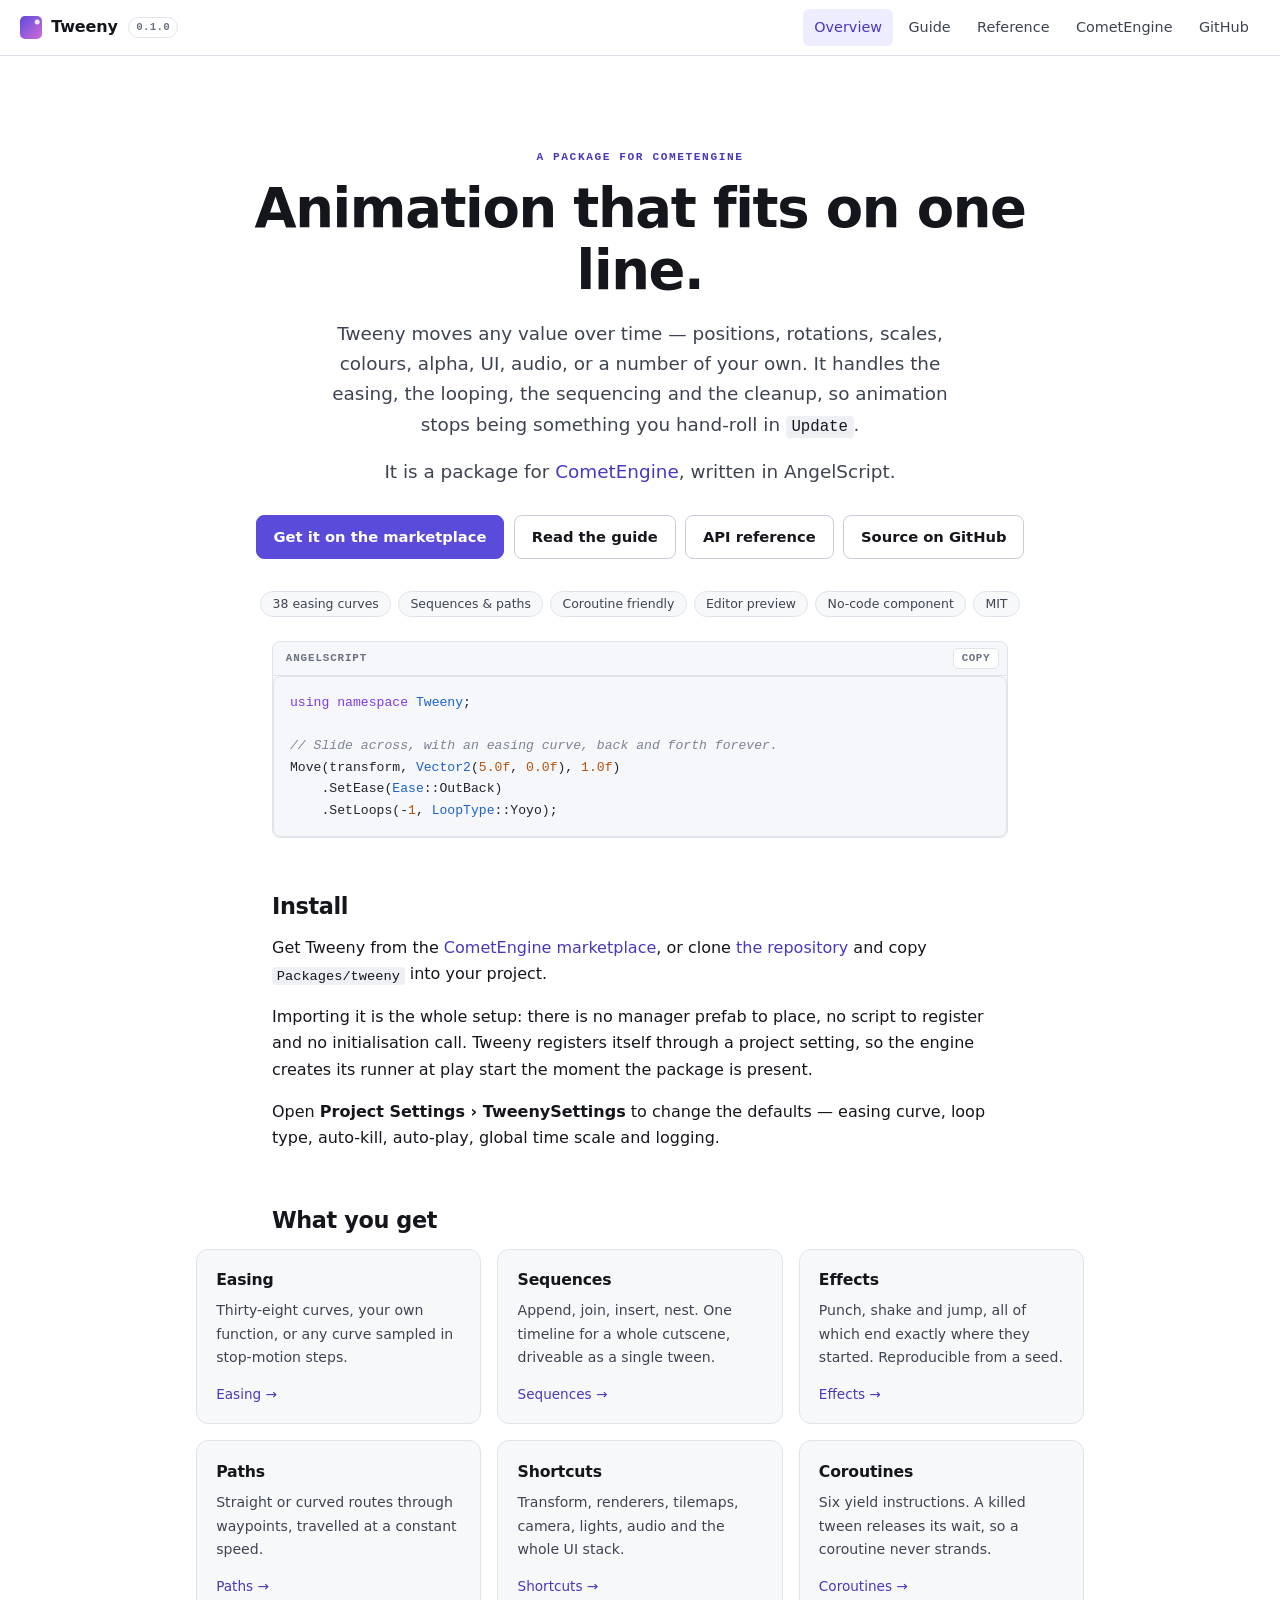
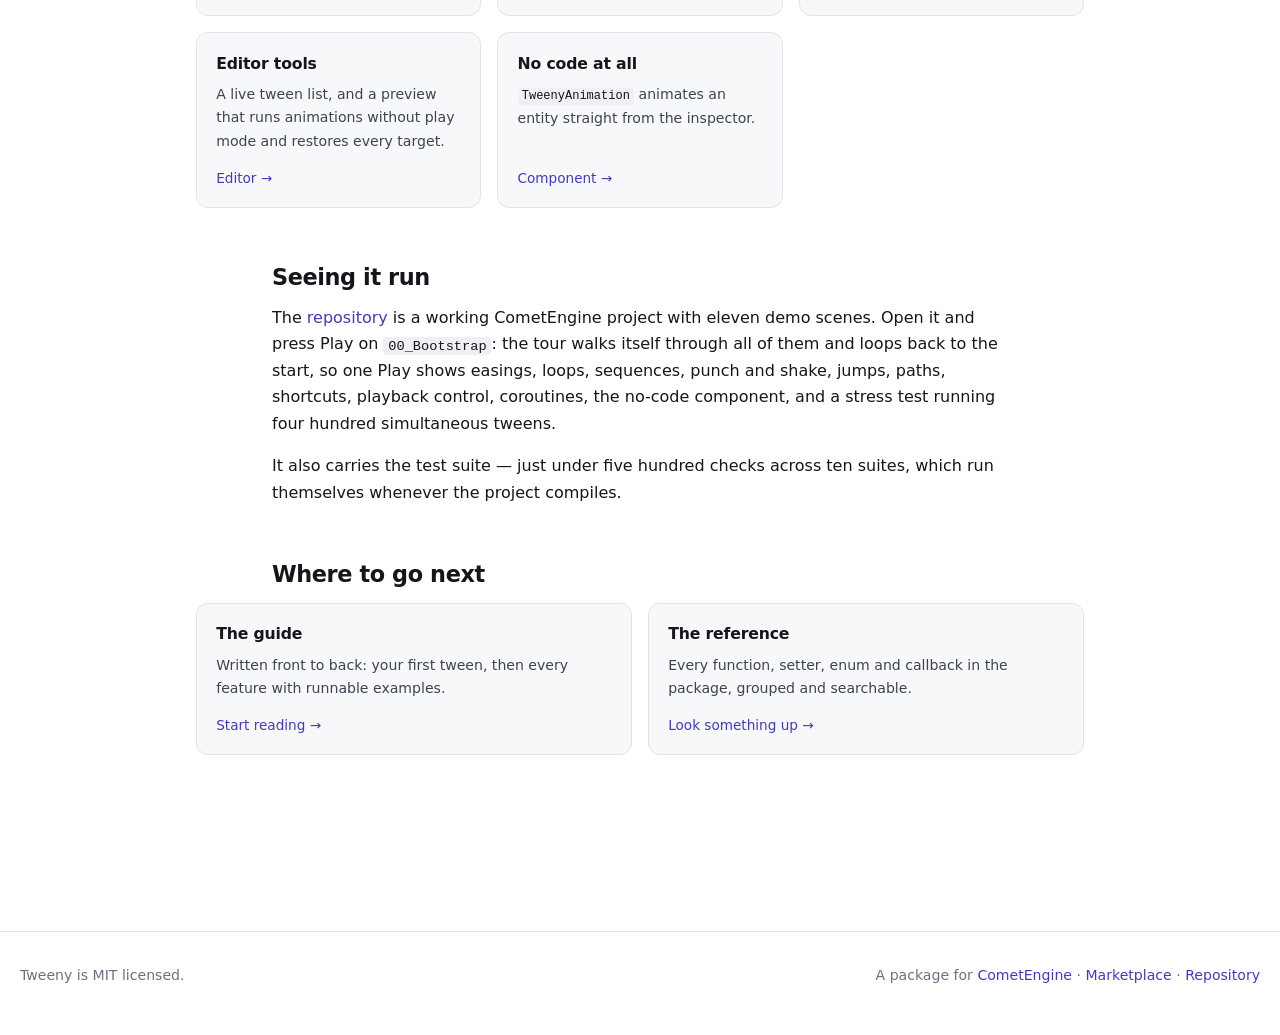
==== commit b7f01bbc: "fixes" ====
--- a/docs/index.html
+++ b/docs/index.html
@@ -6,7 +6,7 @@
 <title>Tweeny — animation for CometEngine</title>
 <meta name="description" content="Tweeny is a complete tweening and animation engine for CometEngine: easings, sequences, paths, effects, coroutine waits and a no-code component.">
 <link rel="icon" href="data:image/svg+xml,<svg xmlns='http://www.w3.org/2000/svg' viewBox='0 0 32 32'><rect width='32' height='32' rx='7' fill='%235b4bdb'/><circle cx='23' cy='9' r='3' fill='white'/></svg>">
-<link rel="stylesheet" href="assets/site.css?v=3">
+<link rel="stylesheet" href="assets/site.css?v=4">
 </head>
 <body>
 
@@ -16,6 +16,7 @@
     <a href="index.html" aria-current="page">Overview</a>
     <a href="guide.html">Guide</a>
     <a href="reference.html">Reference</a>
+    <a href="https://www.cometengine.org">CometEngine</a>
     <a href="https://github.com/OriolCS2/Tweeny">GitHub</a>
   </nav>
 </header>
@@ -31,10 +32,14 @@
     your own. It handles the easing, the looping, the sequencing and the cleanup, so animation stops being
     something you hand-roll in <code>Update</code>.
   </p>
+  <p class="tagline">
+    It is a package for <a href="https://www.cometengine.org">CometEngine</a>, written in AngelScript.
+  </p>
   <div class="cta">
-    <a class="btn primary" href="guide.html">Read the guide</a>
+    <a class="btn primary" href="https://www.cometengine.org/marketplace/tweeny">Get it on the marketplace</a>
+    <a class="btn" href="guide.html">Read the guide</a>
     <a class="btn" href="reference.html">API reference</a>
-    <a class="btn" href="https://github.com/OriolCS2/Tweeny">Source</a>
+    <a class="btn" href="https://github.com/OriolCS2/Tweeny">Source on GitHub</a>
   </div>
   <div class="badges">
     <span>38 easing curves</span>
@@ -59,9 +64,16 @@
 <h2 id="install">Install</h2>
 
 <p>
-  Import the package into your CometEngine project. That is the whole setup: there is no manager prefab to
-  place, no script to register and no initialisation call. Tweeny registers itself through a project setting,
-  so the engine creates its runner at play start the moment the package is present.
+  Get Tweeny from the
+  <a href="https://www.cometengine.org/marketplace/tweeny">CometEngine marketplace</a>, or clone
+  <a href="https://github.com/OriolCS2/Tweeny">the repository</a> and copy
+  <code>Packages/tweeny</code> into your project.
+</p>
+
+<p>
+  Importing it is the whole setup: there is no manager prefab to place, no script to register and no
+  initialisation call. Tweeny registers itself through a project setting, so the engine creates its runner at
+  play start the moment the package is present.
 </p>
 
 <p>
@@ -150,10 +162,14 @@
 <footer class="site">
   <div class="inner">
     <div>Tweeny is MIT licensed.</div>
-    <div>Built for <a href="https://github.com/OriolCS2/CometEngine">CometEngine</a> by Oriol Capdevila.</div>
+    <div>
+      A package for <a href="https://www.cometengine.org">CometEngine</a> &middot;
+      <a href="https://www.cometengine.org/marketplace/tweeny">Marketplace</a> &middot;
+      <a href="https://github.com/OriolCS2/Tweeny">Repository</a>
+    </div>
   </div>
 </footer>
 
-<script src="assets/site.js?v=3"></script>
+<script src="assets/site.js?v=4"></script>
 </body>
 </html>
--- a/docs/assets/site.css
+++ b/docs/assets/site.css
@@ -159,7 +159,11 @@
   display: grid; grid-template-columns: var(--sidebar) minmax(0, 1fr); gap: 3rem;
   align-items: start;
 }
-.shell.wide { grid-template-columns: minmax(0, 1fr); max-width: 68rem; }
+/* Without a sidebar there is nothing to align the text against, so the reading column is centred in the
+   page instead of sitting against the left edge of a much wider box. Full-bleed blocks (cards, the hero)
+   opt out and use the whole width. */
+.shell.wide { grid-template-columns: minmax(0, 1fr); max-width: 58rem; }
+.shell.wide main > * { margin-left: auto; margin-right: auto; }
 
 .sidebar {
   position: sticky; top: 3.5rem;
@@ -282,15 +286,18 @@
 
 /* ---- landing ------------------------------------------------------------------------------------- */
 
-.hero { padding: 3.5rem 0 1rem; }
+.hero { padding: 3.5rem 0 1.5rem; text-align: center; }
 .hero .eyebrow {
   font: 600 .7rem/1 var(--font-mono); letter-spacing: .14em; text-transform: uppercase;
   color: var(--accent-ink); margin: 0 0 .9rem;
 }
 .hero h1 { font-size: clamp(2.4rem, 6vw, 3.4rem); margin-bottom: 1rem; }
-.hero .tagline { font-size: 1.18rem; color: var(--ink-2); max-width: 40rem; margin: 0 0 1.75rem; }
-
-.cta { display: flex; flex-wrap: wrap; gap: .6rem; margin-bottom: 2rem; }
+.hero .tagline {
+  font-size: 1.15rem; color: var(--ink-2); max-width: 40rem; margin: 0 auto 1rem;
+}
+.hero .tagline:last-of-type { margin-bottom: 1.75rem; }
+
+.cta { display: flex; flex-wrap: wrap; gap: .6rem; margin-bottom: 2rem; justify-content: center; }
 .btn {
   display: inline-flex; align-items: center; gap: .4rem;
   padding: .55rem 1.05rem; border-radius: var(--radius); font-size: .92rem; font-weight: 560;
@@ -300,7 +307,7 @@
 .btn.primary { background: var(--accent); border-color: var(--accent); color: #fff; }
 .btn.primary:hover { background: var(--accent-ink); border-color: var(--accent-ink); }
 
-.badges { display: flex; flex-wrap: wrap; gap: .45rem; }
+.badges { display: flex; flex-wrap: wrap; gap: .45rem; justify-content: center; }
 .badges span {
   font: 500 .78rem/1 var(--font-sans); color: var(--ink-2);
   border: 1px solid var(--line); border-radius: 999px; padding: .35rem .7rem; background: var(--surface);
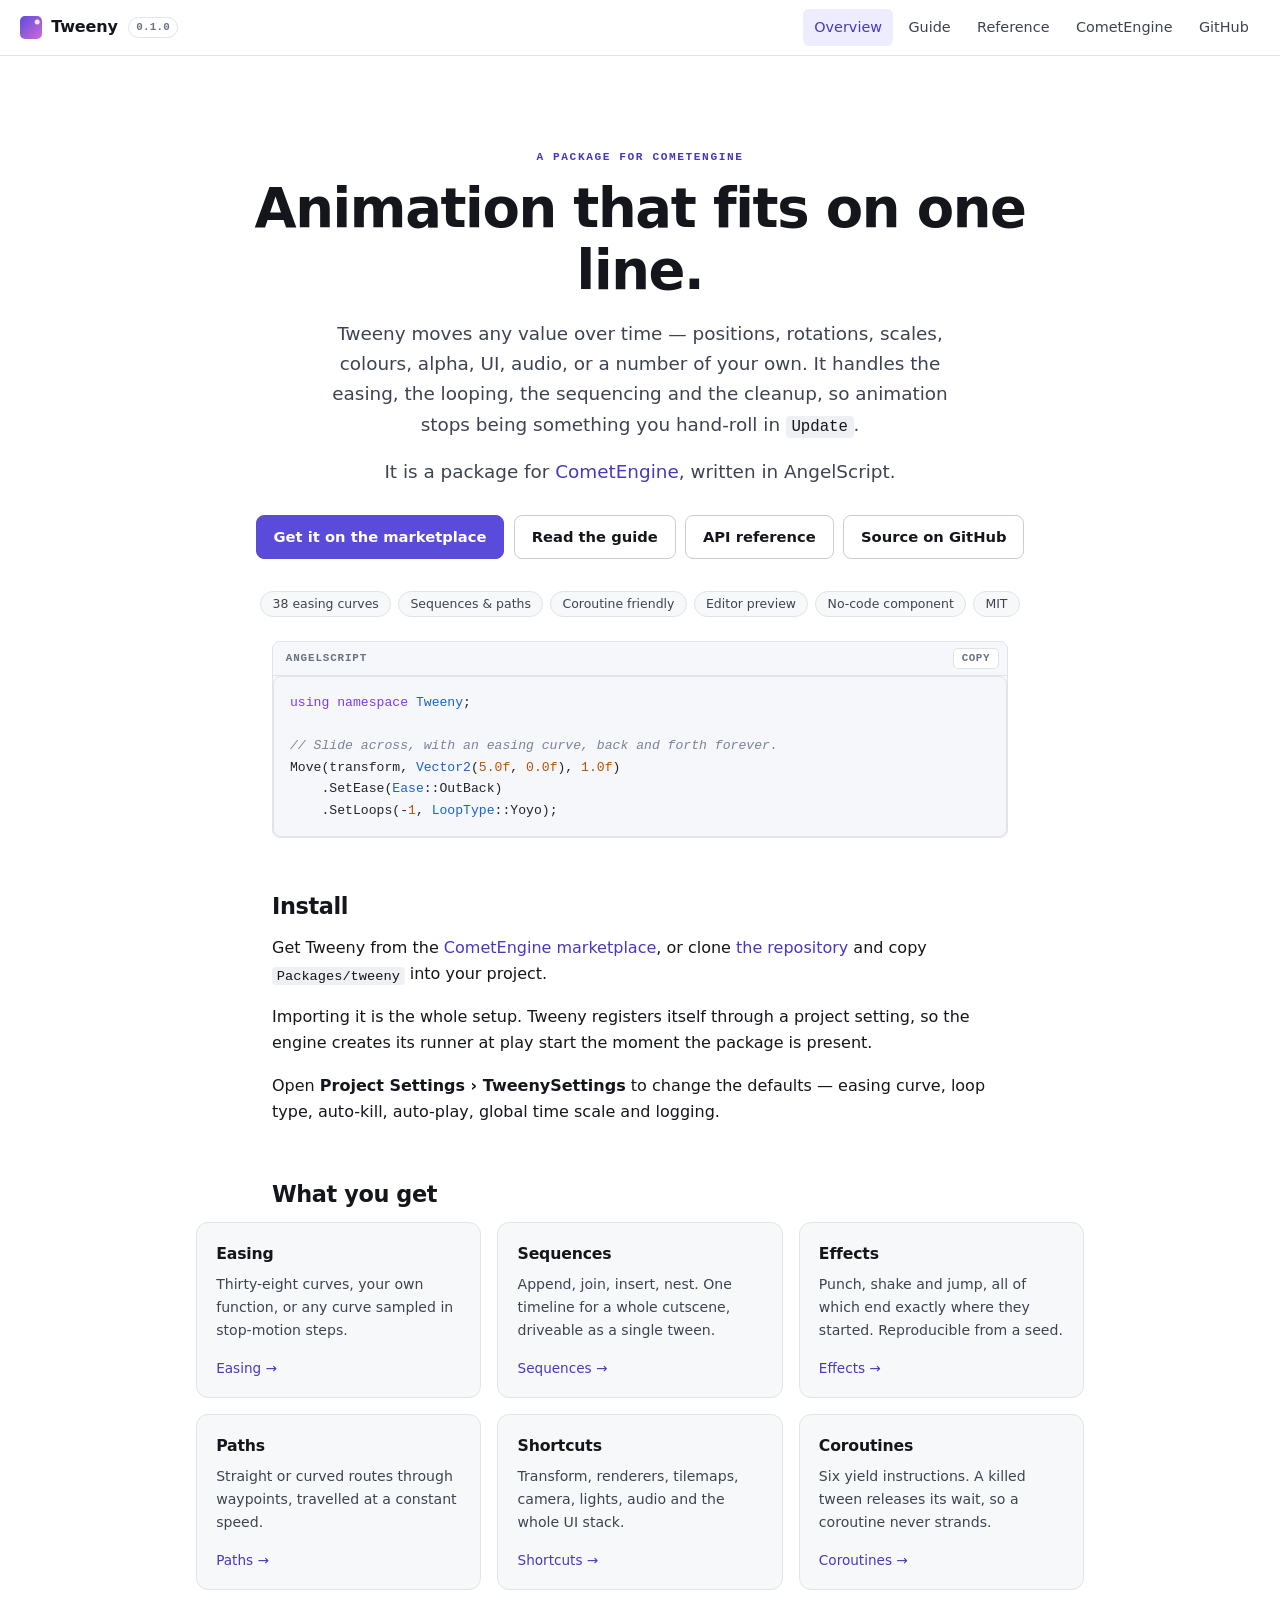
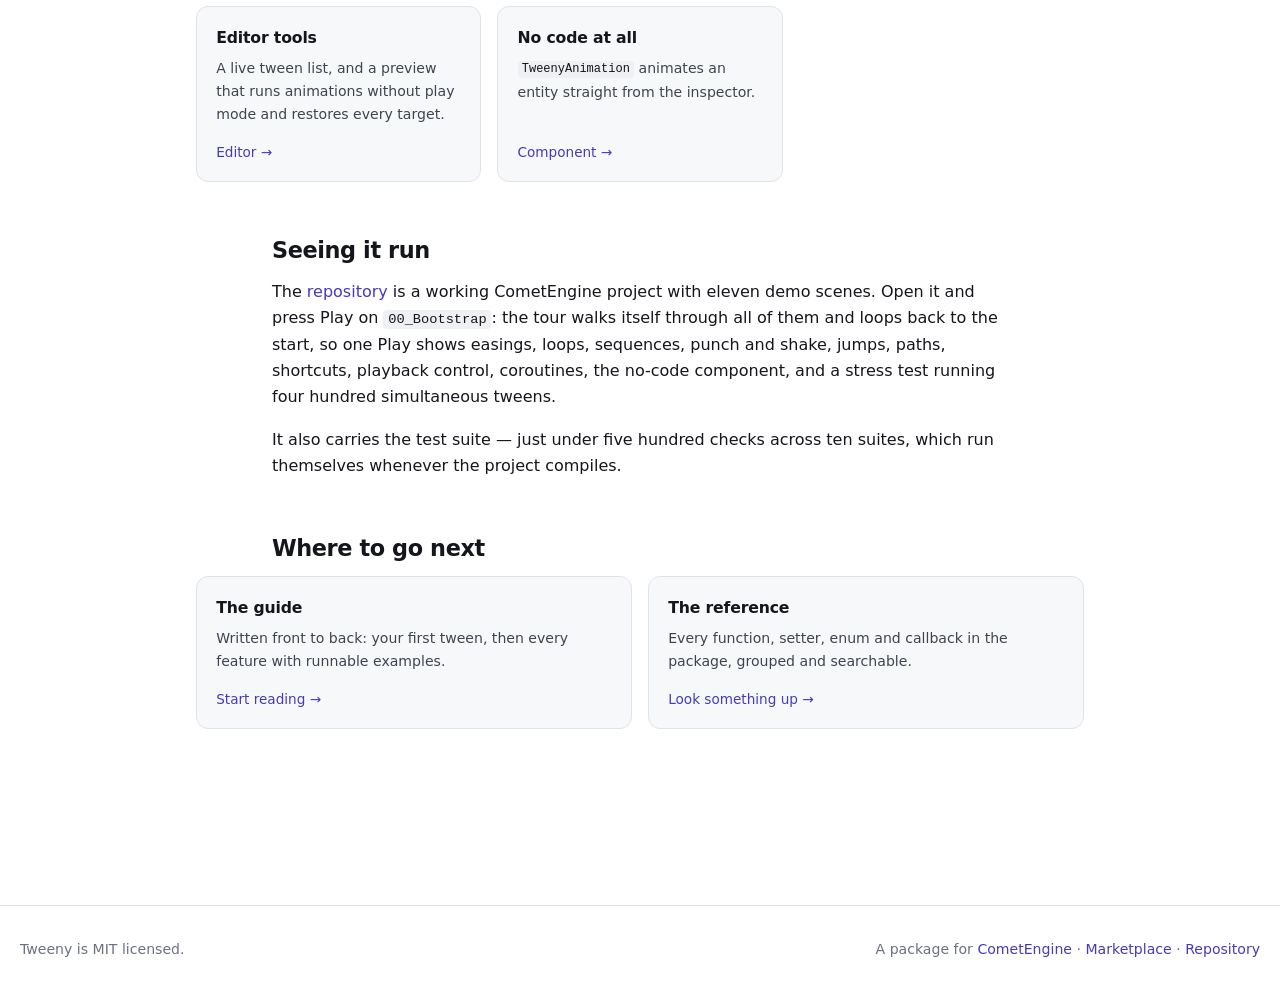
==== commit f062e176: "fix" ====
--- a/docs/index.html
+++ b/docs/index.html
@@ -71,8 +71,7 @@
 </p>
 
 <p>
-  Importing it is the whole setup: there is no manager prefab to place, no script to register and no
-  initialisation call. Tweeny registers itself through a project setting, so the engine creates its runner at
+  Importing it is the whole setup. Tweeny registers itself through a project setting, so the engine creates its runner at
   play start the moment the package is present.
 </p>
 
